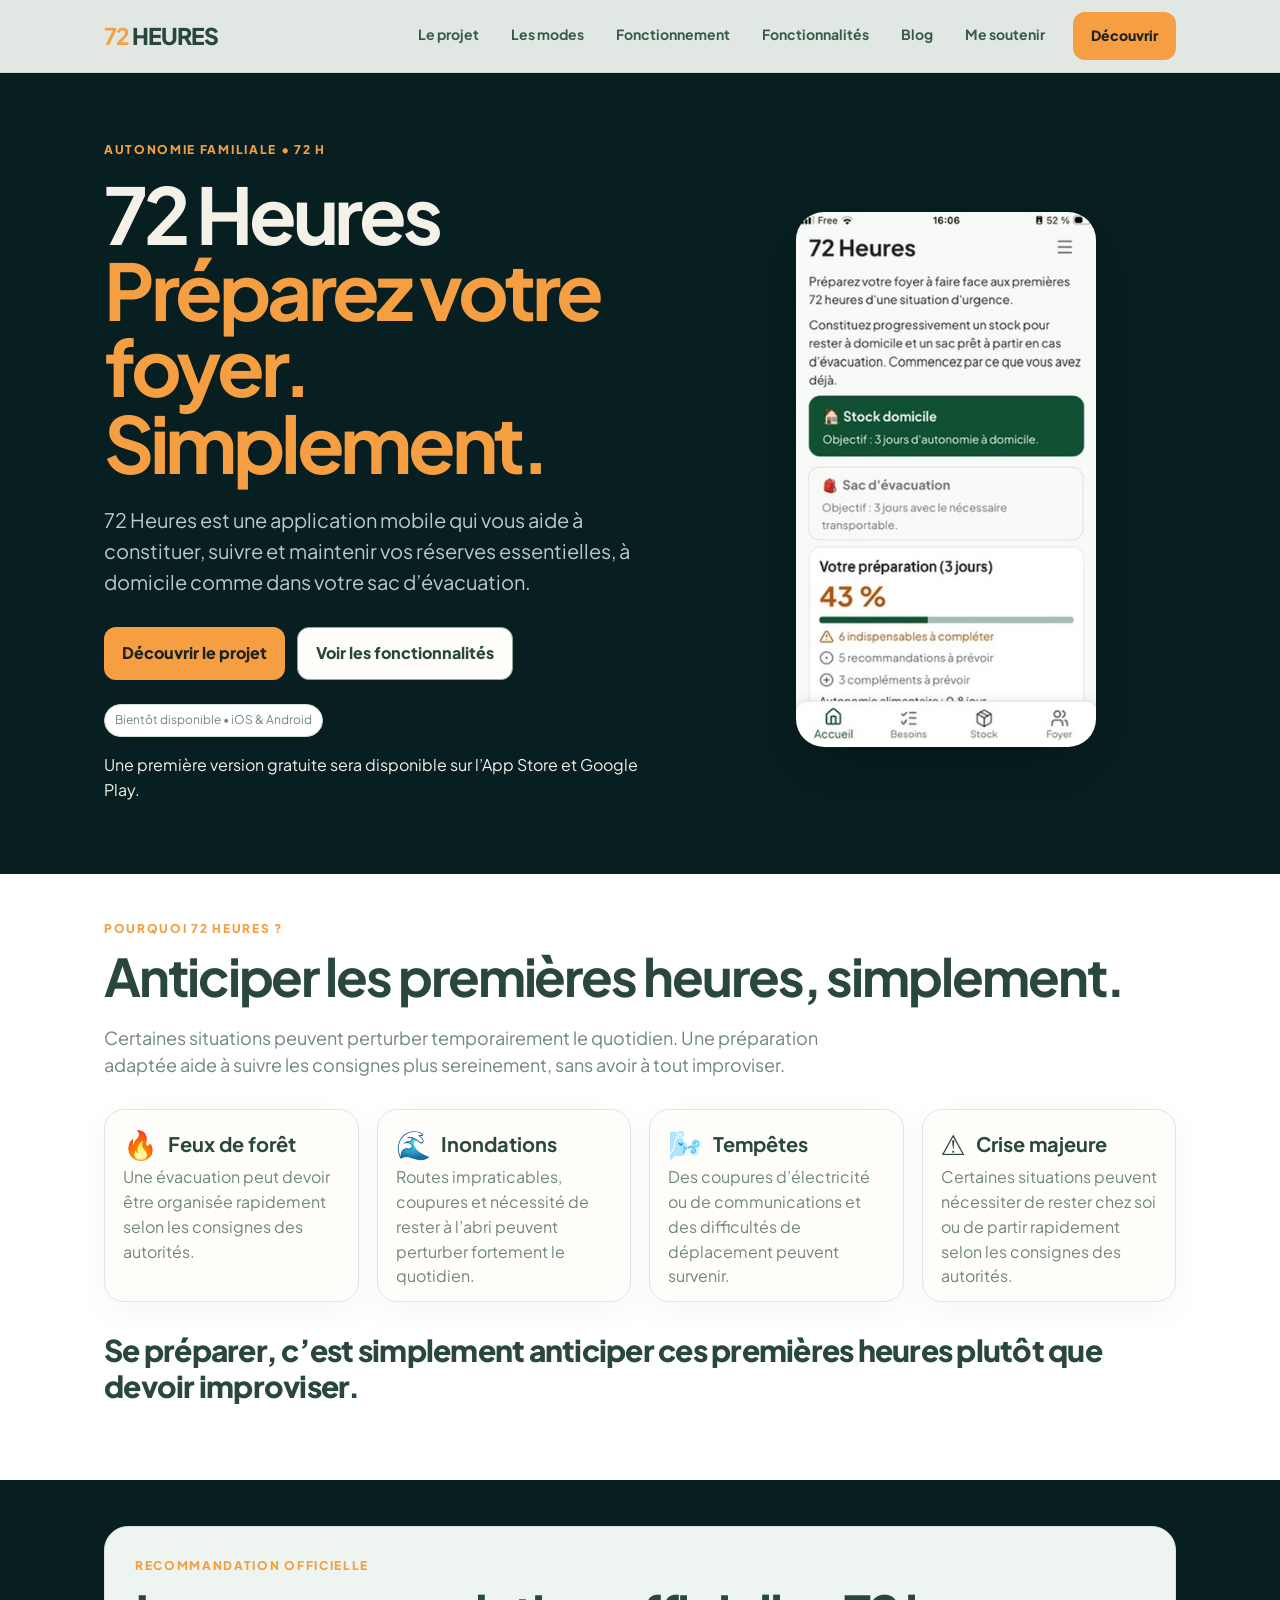
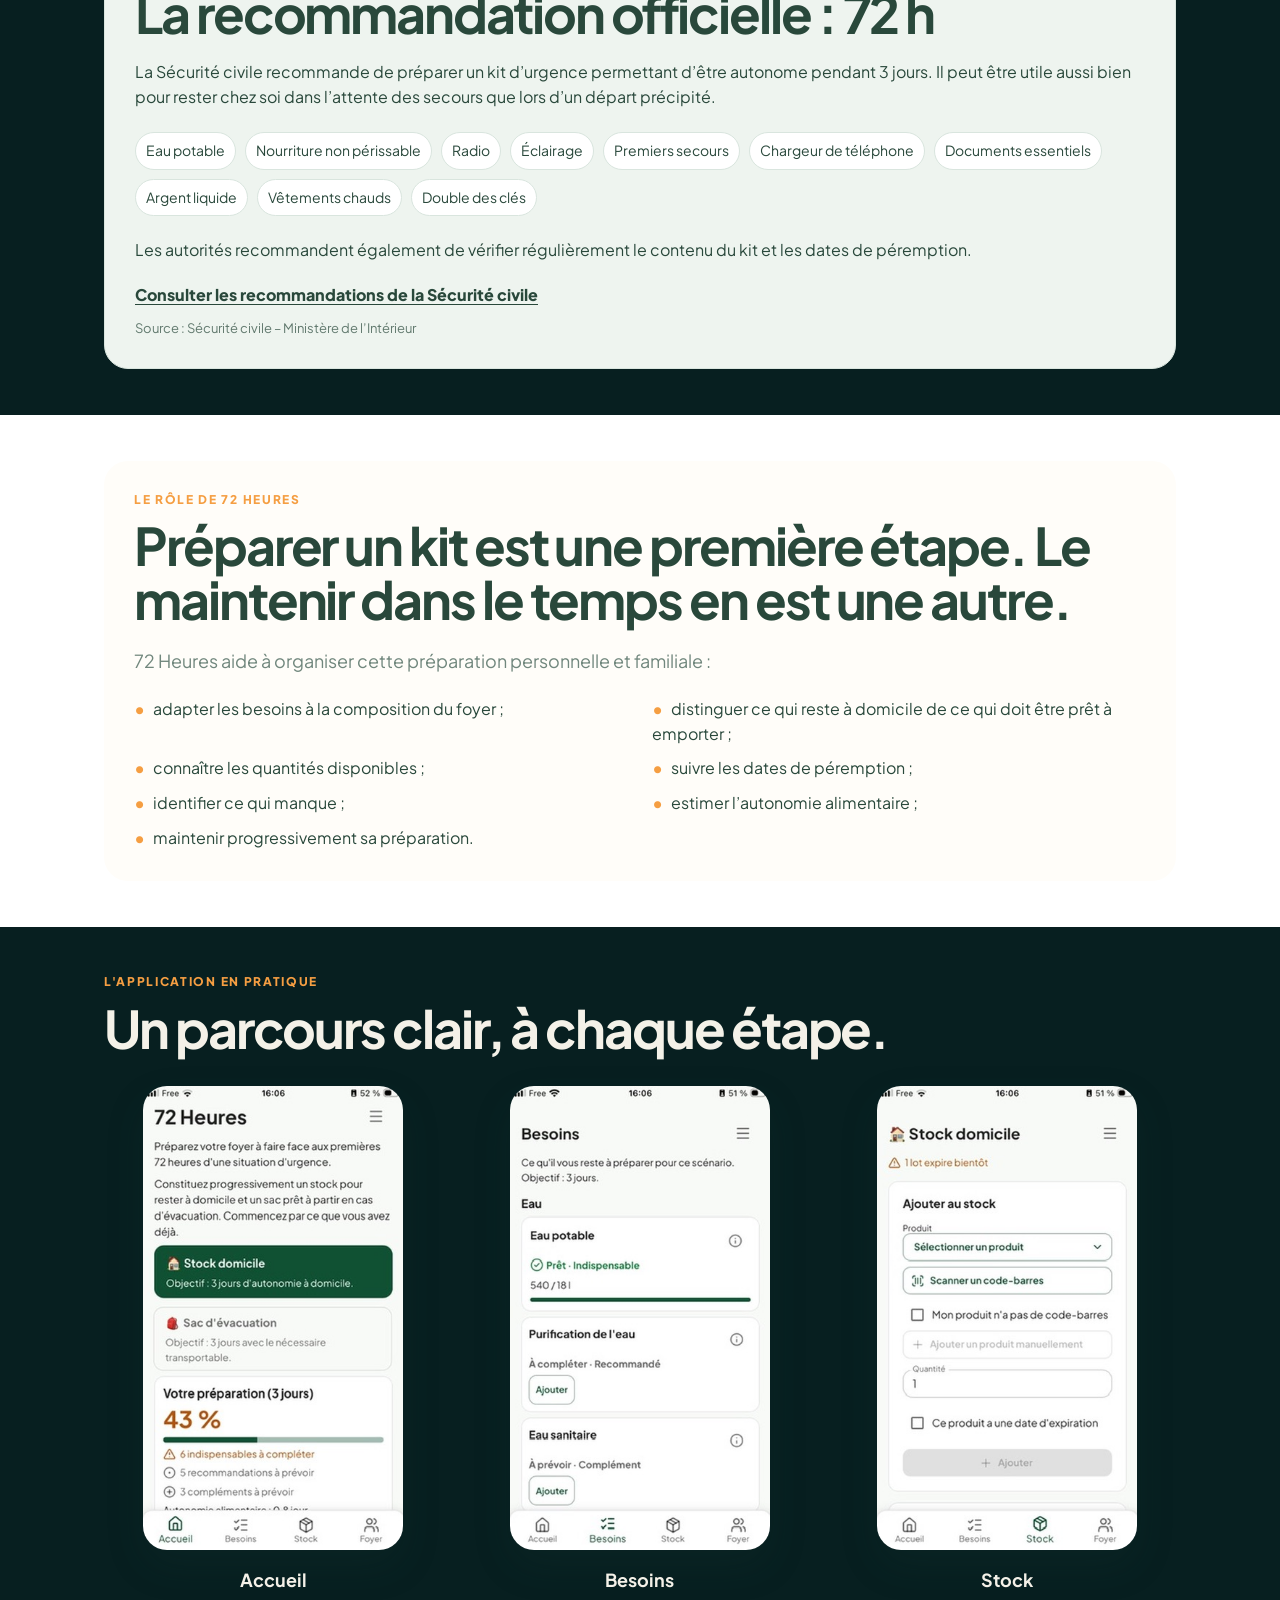
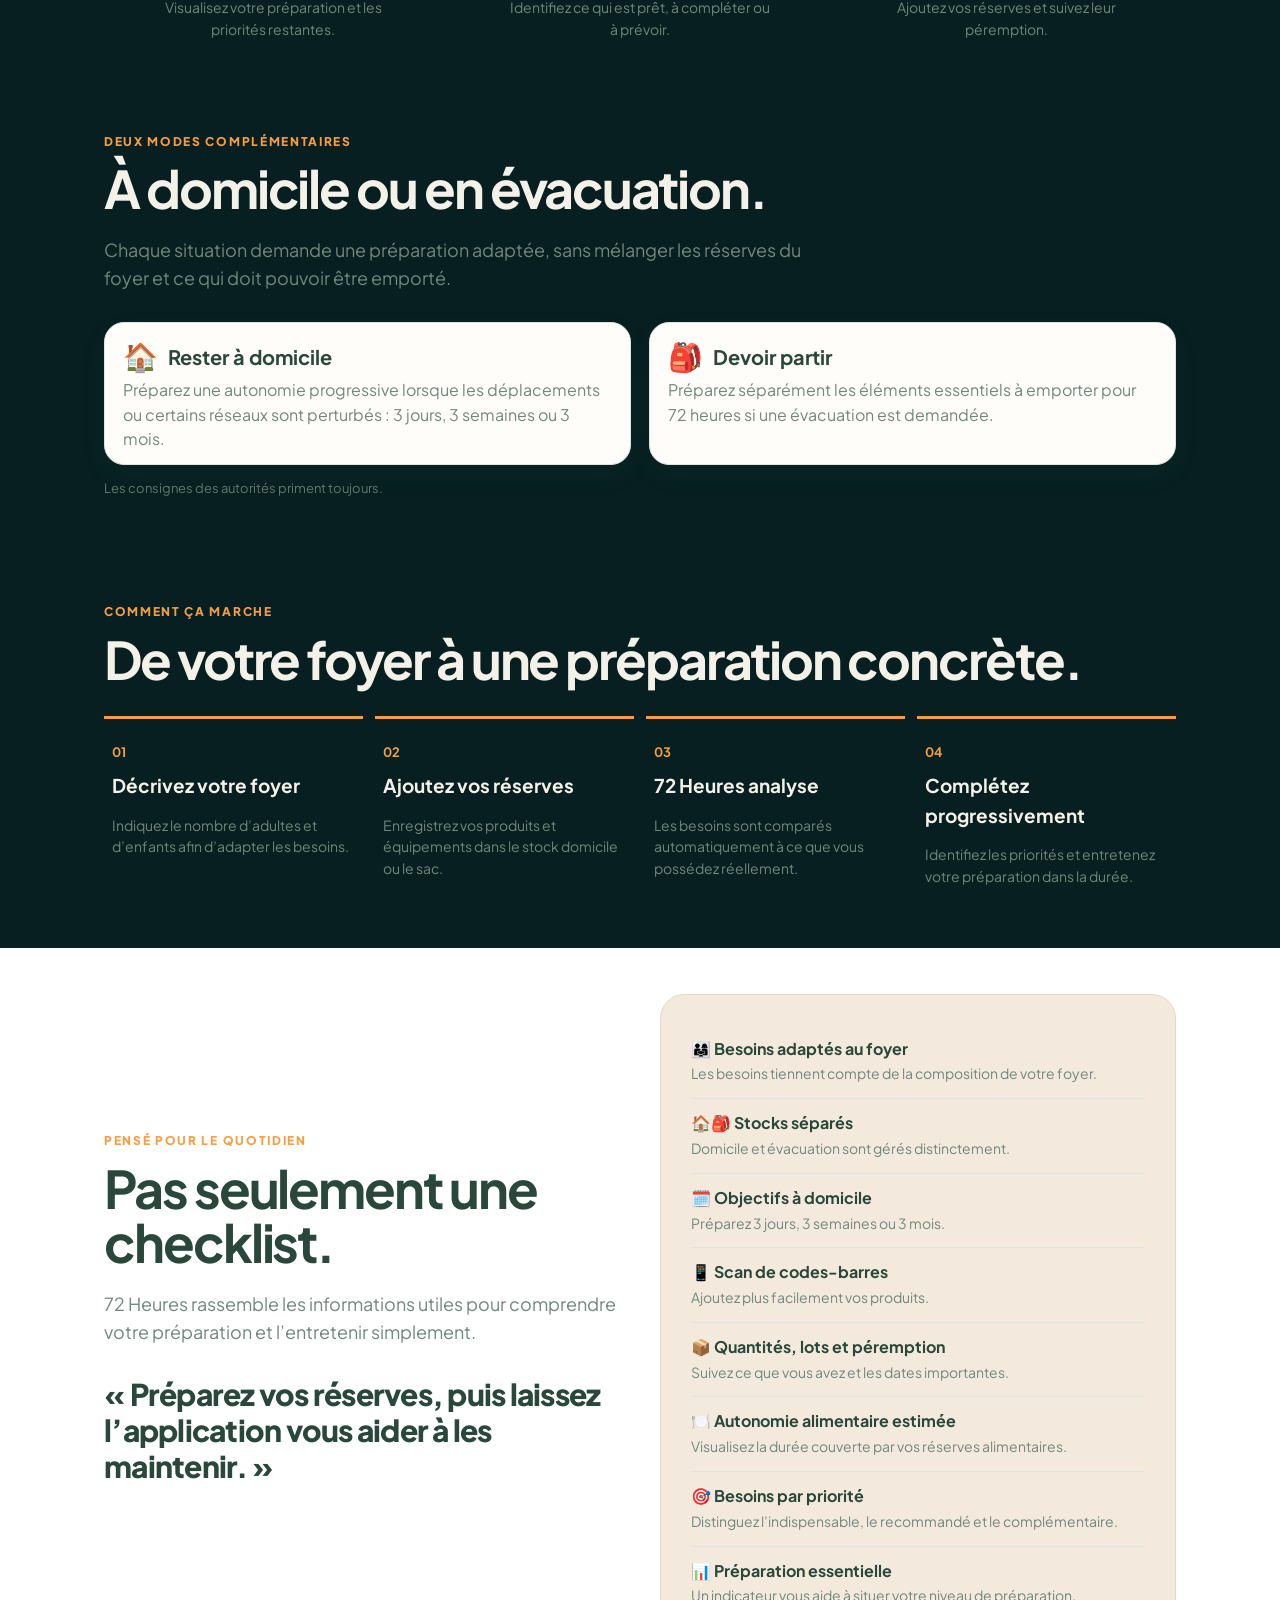
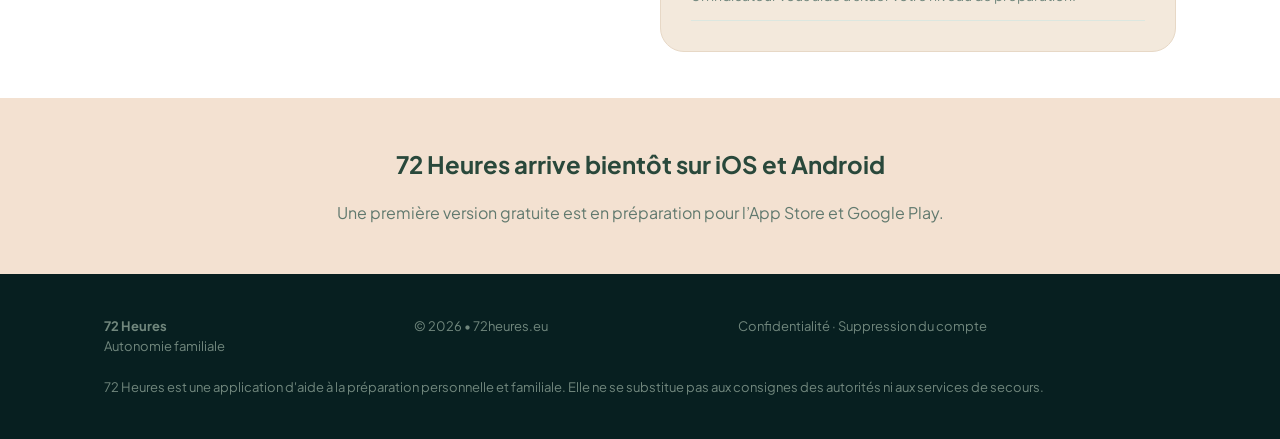
==== index.html @ 7ee78e38 "feat: prepare AdSense privacy and consent management" ====
<!doctype html>
<html lang="fr">

<head>
  <meta name="google-adsense-account" content="ca-pub-5025472355802912">
    <meta charset="utf-8">
    <meta name="viewport" content="width=device-width,initial-scale=1">
    <title>72 Heures — Kit d’urgence 72 h et autonomie familiale</title>
    <meta name="description"
        content="72 Heures aide les foyers à préparer et maintenir leurs réserves essentielles, à domicile comme en évacuation. Bientôt disponible gratuitement sur iOS et Android.">
    <link rel="canonical" href="https://72heures.eu/">
    <meta property="og:type" content="website">
    <meta property="og:title" content="72 Heures — Kit d’urgence 72 h et autonomie familiale">
    <meta property="og:description" content="72 Heures aide les foyers à préparer et maintenir leurs réserves essentielles, à domicile comme en évacuation.">
    <meta property="og:url" content="https://72heures.eu/">
    <meta property="og:image" content="https://72heures.eu/assets/icon-only.png">
    <meta property="og:locale" content="fr_FR">
    <meta name="twitter:card" content="summary_large_image">
    <meta name="twitter:title" content="72 Heures — Kit d’urgence 72 h et autonomie familiale">
    <meta name="twitter:description" content="72 Heures aide les foyers à préparer et maintenir leurs réserves essentielles, à domicile comme en évacuation.">
    <meta name="twitter:image" content="https://72heures.eu/assets/icon-only.png">
    <link rel="icon" type="image/png" href="assets/icon-only.png">
    <link rel="apple-touch-icon" href="assets/icon-only.png">
    <link rel="preconnect" href="https://fonts.googleapis.com">
    <link rel="preconnect" href="https://fonts.gstatic.com" crossorigin>
    <link href="https://fonts.googleapis.com/css2?family=Plus+Jakarta+Sans:wght@400;500;600;700;800&amp;display=swap"
        rel="stylesheet">
    <script type="application/ld+json">
        {
            "@context": "https://schema.org",
            "@type": "SoftwareApplication",
            "name": "72 Heures",
            "url": "https://72heures.eu/",
            "description": "Application mobile d’aide à la préparation personnelle et familiale, à domicile et en cas d’évacuation.",
            "applicationCategory": "UtilitiesApplication",
            "operatingSystem": "iOS, Android"
        }
    </script>
    <style>
        :root {
            --bg: #071f20;
            --card: #103434;
            --ink: #f4f1e8;
            --muted: #b9cbc6;
            --accent: #f59e42;
            --line: #295050;
            --light: #f6f2e9;
            --dark: #102525
        }

        * {
            box-sizing: border-box
        }

        html {
            scroll-behavior: smooth
        }

        body {
            margin: 0;
            font-family: "Plus Jakarta Sans", ui-sans-serif, system-ui, -apple-system, BlinkMacSystemFont, "Segoe UI", sans-serif;
            color: var(--ink);
            background: var(--bg);
            line-height: 1.55
        }

        a {
            color: inherit;
            text-decoration: none
        }

        .wrap {
            max-width: 1120px;
            margin: auto;
            padding: 0 24px
        }

        .nav {
            position: sticky;
            top: 0;
            z-index: 5;
            background: #EEF4EFf2;
            backdrop-filter: blur(12px);
            border-bottom: 1px solid #CADBD0
        }

        .navin {
            position: relative;
            height: 72px;
            display: flex;
            align-items: center;
            justify-content: space-between
        }

        .brand {
            font-weight: 900;
            letter-spacing: -1px;
            font-size: 23px;
            color: #29483B
        }

        .brand b {
            color: var(--accent)
        }

        .navlinks {
            display: flex;
            gap: 24px;
            align-items: center;
            font-size: 14px;
            color: #365B4B;
            font-weight: 700
        }

        .navlinks>a:not(.btn) {
            padding: 9px 4px;
            border-bottom: 2px solid transparent
        }

        .navlinks>a:not(.btn):hover {
            color: #29483B;
            border-bottom-color: #E9A56A
        }

        .menu-toggle {
            display: none;
            width: 44px;
            height: 44px;
            padding: 0;
            border: 1px solid #8FA99B;
            border-radius: 10px;
            background: #FFFDF9;
            color: #29483B;
            cursor: pointer;
        }

        .menu-toggle span {
            display: block;
            width: 20px;
            height: 2px;
            margin: 4px auto;
            border-radius: 2px;
            background: currentColor;
        }

        .menu-toggle:focus-visible,
        .navlinks a:focus-visible {
            outline: 3px solid var(--accent);
            outline-offset: 3px;
        }

        .btn {
            display: inline-flex;
            align-items: center;
            justify-content: center;
            padding: 13px 18px;
            border-radius: 12px;
            font-weight: 800;
            background: var(--accent);
            color: #1c2422
        }

        .btn.secondary {
            background: #FFFDF9;
            color: #29483B;
            border: 1.5px solid #8FA99B
        }

        .hero {
            padding: 68px 0 56px;
            overflow: hidden
        }

        .hero-grid {
            display: grid;
            grid-template-columns: 1.08fr .92fr;
            gap: 70px;
            align-items: center
        }

        .eyebrow {
            color: var(--accent);
            font-weight: 800;
            text-transform: uppercase;
            letter-spacing: .14em;
            font-size: 12px
        }

        h1 {
            font-size: clamp(46px, 7vw, 78px);
            line-height: .98;
            letter-spacing: -.055em;
            margin: 15px 0 24px
        }

        h1 span {
            color: var(--accent)
        }

        .lead {
            font-size: 20px;
            color: var(--muted);
            max-width: 660px
        }

        .actions {
            display: flex;
            gap: 12px;
            flex-wrap: wrap;
            margin-top: 30px
        }

        .app-visual {
            margin: 0;
            text-align: center
        }

        .hero-shot {
            display: block;
            width: min(300px, 100%);
            height: auto;
            margin: auto;
            border-radius: 28px;
            box-shadow: 0 24px 58px rgba(0, 0, 0, .22)
        }

        .section {
            padding: 46px 0
        }

        .light {
            background: #FFFFFF;
            color: #29483B
        }

        .section h2 {
            font-size: clamp(34px, 5vw, 52px);
            line-height: 1.05;
            letter-spacing: -.04em;
            margin: 10px 0 20px
        }

        .sub {
            max-width: 720px;
            font-size: 18px;
            color: #71877D
        }

        .grid4,
        .grid3,
        .grid2 {
            display: grid;
            gap: 18px;
            margin-top: 30px
        }

        .grid4 {
            grid-template-columns: repeat(4, 1fr)
        }

        .grid3 {
            grid-template-columns: repeat(3, 1fr)
        }

        .grid2 {
            grid-template-columns: repeat(2, 1fr)
        }

        .card {
            padding: 26px;
            border-radius: 20px;
            background: #FFFDF9;
            border: 1px solid #DCE7E0;
            box-shadow: 0 10px 28px rgba(82, 123, 104, .06)
        }

        #pourquoi .card,
        #modes .card {
            padding: 10px 18px 12px
        }

        #pourquoi .card h3,
        #modes .card h3 {
            margin: 8px 0 6px
        }

        .card .icon {
            font-size: 28px
        }

        .card h3 {
            margin: 15px 0 8px;
            font-size: 20px;
            color: #29483B
        }

        .mode-title {
            display: flex;
            align-items: center;
            gap: 10px;
            color: #29483B
        }

        .mode-title .icon,
        .situation-title .icon {
            line-height: 1
        }

        .situation-title {
            display: flex;
            align-items: center;
            gap: 10px;
            color: #29483B
        }

        .card p {
            color: #71877D;
            margin: 0
        }

        .app-gallery {
            display: grid;
            grid-template-columns: repeat(3, 1fr);
            gap: 28px;
            align-items: start;
            margin-top: 30px
        }

        .app-gallery figure {
            margin: 0;
            text-align: center
        }

        .app-gallery img {
            display: block;
            width: min(100%, 260px);
            height: auto;
            margin: 0 auto;
            border-radius: 24px;
            box-shadow: 0 16px 38px rgba(25, 65, 54, .16)
        }

        .app-gallery figcaption {
            margin: 16px auto 0;
            max-width: 260px
        }

        .app-gallery strong {
            display: block;
            font-size: 18px
        }

        .app-gallery span {
            display: block;
            margin-top: 4px;
            color: #71877D;
            font-size: 14px
        }

        .flow {
            display: grid;
            grid-template-columns: repeat(4, 1fr);
            gap: 12px;
            margin-top: 30px
        }

        .step {
            border-top: 3px solid var(--accent);
            padding: 20px 8px 0
        }

        .step b {
            font-size: 13px;
            color: var(--accent)
        }

        .step h3 {
            font-size: 19px;
            margin: 7px 0
        }

        .step p {
            font-size: 14px;
            color: #71877D
        }

        .split {
            display: grid;
            grid-template-columns: 1fr 1fr;
            gap: 40px;
            align-items: center
        }

        .bigquote {
            font-size: 30px;
            line-height: 1.2;
            font-weight: 800;
            letter-spacing: -.025em
        }

        .feature {
            padding: 12px 0;
            border-bottom: 1px solid #DCE7E0
        }

        .feature strong {
            display: block
        }

        .feature span {
            color: #71877D;
            font-size: 14px
        }

        .cta {
            text-align: center;
            padding: 48px 0;
            background: #F3E1D1;
            color: #29483B
        }

        .cta h2 {
            max-width: 760px;
            margin: 0 auto 18px
        }

        .cta p {
            max-width: 680px;
            margin: 0 auto;
            color: #61796E
        }

        footer {
            padding: 42px 0;
            color: #71877D;
            font-size: 13px
        }

        .foot {
            display: flex;
            justify-content: space-between;
            gap: 20px;
            flex-wrap: wrap
        }

        .badge {
            display: inline-block;
            padding: 6px 10px;
            border: 1px solid #CFDFD5;
            border-radius: 999px;
            color: #71877D;
            background: #ffffff;
            font-size: 12px
        }

        .official {
            padding: 30px;
            border: 1px solid #D9E5DE;
            border-radius: 24px;
            background: #EEF4EF;
            color: #29483B
        }

        .official p {
            margin: 0
        }

        .kit-list,
        .app-list,
        .source-list {
            padding: 0;
            margin: 22px 0;
            list-style: none
        }

        .kit-list {
            display: flex;
            flex-wrap: wrap;
            gap: 9px
        }

        .kit-list li {
            padding: 7px 10px;
            border-radius: 999px;
            background: #FFFFFF;
            border: 1px solid #D9E5DE;
            font-size: 14px
        }

        .official-link {
            display: inline-flex;
            font-weight: 800;
            color: #29483B;
            text-decoration: underline;
            text-underline-offset: 3px
        }

        .source-note,
        .authority-note {
            color: #61796E;
            font-size: 13px
        }

        .app-link {
            padding: 30px;
            border-radius: 24px;
            background: #FFFDF9;
            color: #29483B
        }

        .app-link h2 {
            margin-top: 8px
        }

        .app-list {
            display: grid;
            grid-template-columns: repeat(2, 1fr);
            gap: 10px 24px;
            margin-bottom: 0
        }

        .app-list li::before {
            content: "•";
            color: var(--accent);
            font-weight: 800;
            margin-right: 8px
        }

        .sources {
            padding-top: 36px;
            padding-bottom: 36px
        }

        .sources h2 {
            font-size: 22px;
            margin-bottom: 8px
        }

        .source-list {
            display: flex;
            flex-wrap: wrap;
            gap: 8px 20px;
            margin: 12px 0 0
        }

        .source-list a {
            color: #71877D;
            text-decoration: underline;
            text-underline-offset: 3px
        }

        @media(max-width:820px) {
            .menu-toggle {
                display: block;
            }

            .navlinks {
                display: none;
                position: absolute;
                top: 72px;
                right: 0;
                left: 0;
                flex-direction: column;
                align-items: stretch;
                gap: 0;
                padding: 10px;
                border: 1px solid #CADBD0;
                border-top: 0;
                border-radius: 0 0 12px 12px;
                background: #EEF4EF;
                box-shadow: 0 12px 24px #10252526;
            }

            .navlinks.is-open {
                display: flex;
            }

            .navlinks>a:not(.btn) {
                padding: 12px 10px;
                border-bottom: 0;
            }

            .navlinks .btn {
                margin-top: 6px;
            }

            .hero-grid,
            .split {
                grid-template-columns: 1fr
            }

            .hero {
                padding-top: 55px
            }

            .app-visual {
                margin-top: 20px
            }

            .grid3,
            .grid2,
            .grid4,
            .app-gallery {
                grid-template-columns: 1fr
            }

            .flow {
                grid-template-columns: 1fr 1fr
            }

            .split {
                gap: 28px
            }

            .app-list {
                grid-template-columns: 1fr
            }
        }

        @media(max-width:480px) {
            .wrap {
                padding: 0 18px
            }

            .flow {
                grid-template-columns: 1fr
            }

            .hero-shot {
                width: min(280px, 100%)
            }

            .official,
            .app-link {
                padding: 24px
            }
        }
    </style>
</head>

<body>
    <nav class="nav" aria-label="Navigation principale">
        <div class="wrap navin"><a class="brand" href="#"><b>72</b> HEURES</a>
            <button class="menu-toggle" type="button" aria-label="Ouvrir le menu de navigation" aria-expanded="false"
                aria-controls="main-navigation"><span></span><span></span><span></span></button>
            <div class="navlinks" id="main-navigation"><a href="#projet">Le projet</a><a href="#modes">Les modes</a><a
                    href="#fonctionnement">Fonctionnement</a><a href="#fonctionnalites">Fonctionnalités</a><a href="/blog/">Blog</a><a href="/soutenir/">Me soutenir</a><a
                    class="btn" href="#projet">Découvrir</a></div>
        </div>
    </nav>
    <main>
    <header class="hero">
        <div class="wrap hero-grid">
            <div>
                <div class="eyebrow">Autonomie familiale • 72 h</div>
                <h1>72 Heures<br><span>Préparez votre foyer. Simplement.</span></h1>
                <p class="lead">72 Heures est une application mobile qui vous aide à constituer, suivre et maintenir vos
                    réserves essentielles, à domicile comme dans votre sac d’évacuation.</p>
                <div class="actions"><a class="btn" href="#projet">Découvrir le projet</a><a class="btn secondary"
                        href="#fonctionnalites">Voir les fonctionnalités</a></div>
                <p style="margin-top:24px"><span class="badge">Bientôt disponible • iOS &amp; Android</span></p>
                <p class="status">Une première version gratuite sera disponible sur l’App Store et Google Play.</p>
            </div>
            <figure class="app-visual"><img class="hero-shot" src="assets/Accueil.jpeg"
                    alt="Écran d'accueil de l'application 72 Heures montrant le niveau de préparation du foyer">
            </figure>
        </div>
    </header>
    <section id="pourquoi" class="section light">
        <div class="wrap">
            <div class="eyebrow">Pourquoi 72 heures ?</div>
            <h2>Anticiper les premières heures, simplement.</h2>
            <p class="sub">Certaines situations peuvent perturber temporairement le quotidien. Une préparation
                adaptée aide à suivre les consignes plus sereinement, sans avoir à tout improviser.</p>
            <div class="grid4">
                <article class="card"><h3 class="situation-title"><span class="icon" aria-hidden="true">🔥</span>Feux de forêt</h3><p>Une évacuation peut devoir être organisée rapidement selon les consignes des autorités.</p></article>
                <article class="card"><h3 class="situation-title"><span class="icon" aria-hidden="true">🌊</span>Inondations</h3><p>Routes impraticables, coupures et nécessité de rester à l’abri peuvent perturber fortement le quotidien.</p></article>
                <article class="card"><h3 class="situation-title"><span class="icon" aria-hidden="true">🌬️</span>Tempêtes</h3><p>Des coupures d’électricité ou de communications et des difficultés de déplacement peuvent survenir.</p></article>
                <article class="card"><h3 class="situation-title"><span class="icon" aria-hidden="true">⚠️</span>Crise majeure</h3><p>Certaines situations peuvent nécessiter de rester chez soi ou de partir rapidement selon les consignes des autorités.</p></article>
            </div>
            <p class="bigquote">Se préparer, c’est simplement anticiper ces premières heures plutôt que devoir improviser.</p>
        </div>
    </section>
    <section class="section">
        <div class="wrap">
            <div class="official">
                <div class="eyebrow">Recommandation officielle</div>
                <h2>La recommandation officielle : 72 h</h2>
                <p>La Sécurité civile recommande de préparer un kit d’urgence permettant d’être autonome pendant 3 jours. Il peut être utile aussi bien pour rester chez soi dans l’attente des secours que lors d’un départ précipité.</p>
                <ul class="kit-list" aria-label="Exemples pour un kit d'urgence"><li>Eau potable</li><li>Nourriture non périssable</li><li>Radio</li><li>Éclairage</li><li>Premiers secours</li><li>Chargeur de téléphone</li><li>Documents essentiels</li><li>Argent liquide</li><li>Vêtements chauds</li><li>Double des clés</li></ul>
                <p>Les autorités recommandent également de vérifier régulièrement le contenu du kit et les dates de péremption.</p>
                <p style="margin-top:20px"><a class="official-link" href="https://www.securite-civile.interieur.gouv.fr/reagir/comment-se-preparer-face-aux-risques/kit-durgence" target="_blank" rel="noopener noreferrer">Consulter les recommandations de la Sécurité civile</a></p>
                <p class="source-note" style="margin-top:10px">Source : Sécurité civile – Ministère de l’Intérieur</p>
            </div>
        </div>
    </section>
    <section id="projet" class="section light">
        <div class="wrap">
            <div class="app-link">
                <div class="eyebrow">Le rôle de 72 Heures</div>
                <h2>Préparer un kit est une première étape. Le maintenir dans le temps en est une autre.</h2>
                <p class="sub">72 Heures aide à organiser cette préparation personnelle et familiale :</p>
                <ul class="app-list"><li>adapter les besoins à la composition du foyer ;</li><li>distinguer ce qui reste à domicile de ce qui doit être prêt à emporter ;</li><li>connaître les quantités disponibles ;</li><li>suivre les dates de péremption ;</li><li>identifier ce qui manque ;</li><li>estimer l’autonomie alimentaire ;</li><li>maintenir progressivement sa préparation.</li></ul>
            </div>
        </div>
    </section>
    <section class="section">
        <div class="wrap">
            <div class="eyebrow">L'application en pratique</div>
            <h2>Un parcours clair, à chaque étape.</h2>
            <div class="app-gallery">
                <figure><img src="assets/Accueil.jpeg"
                        alt="Écran Accueil de 72 Heures visualisant le niveau de préparation" loading="lazy">
                    <figcaption><strong>Accueil</strong><span>Visualisez votre préparation et les priorités restantes.</span>
                    </figcaption>
                </figure>
                <figure><img src="assets/Besoins.jpeg"
                        alt="Écran Besoins de 72 Heures indiquant les éléments prêts, à compléter ou à prévoir"
                        loading="lazy">
                    <figcaption><strong>Besoins</strong><span>Identifiez ce qui est prêt, à compléter ou à
                            prévoir.</span></figcaption>
                </figure>
                <figure><img src="assets/Stock.jpeg"
                        alt="Écran Stock de 72 Heures pour ajouter et maintenir les réserves" loading="lazy">
                    <figcaption><strong>Stock</strong><span>Ajoutez vos réserves et suivez leur péremption.</span></figcaption>
                </figure>
            </div>
        </div>
    </section>
    <section id="modes" class="section">
        <div class="wrap">
            <div class="eyebrow">Deux modes complémentaires</div>
            <h2>À domicile ou en évacuation.</h2>
            <p class="sub">Chaque situation demande une préparation adaptée, sans mélanger les réserves du foyer et ce
                qui doit pouvoir être emporté.</p>
            <div class="grid2">
                <article class="card">
                    <h3 class="mode-title"><span class="icon" aria-hidden="true">🏠</span>Rester à domicile</h3>
                    <p>Préparez une autonomie progressive lorsque les déplacements ou certains réseaux sont perturbés : 3 jours, 3 semaines ou 3 mois.</p>
                </article>
                <article class="card">
                    <h3 class="mode-title"><span class="icon" aria-hidden="true">🎒</span>Devoir partir</h3>
                    <p>Préparez séparément les éléments essentiels à emporter pour 72 heures si une évacuation est demandée.</p>
                </article>
            </div>
            <p class="authority-note">Les consignes des autorités priment toujours.</p>
        </div>
    </section>
    <section id="fonctionnement" class="section">
        <div class="wrap">
            <div class="eyebrow">Comment ça marche</div>
            <h2>De votre foyer à une préparation concrète.</h2>
            <div class="flow">
                <div class="step"><b>01</b>
                    <h3>Décrivez votre foyer</h3>
                    <p>Indiquez le nombre d’adultes et d’enfants afin d’adapter les besoins.</p>
                </div>
                <div class="step"><b>02</b>
                    <h3>Ajoutez vos réserves</h3>
                    <p>Enregistrez vos produits et équipements dans le stock domicile ou le sac.</p>
                </div>
                <div class="step"><b>03</b>
                    <h3>72 Heures analyse</h3>
                    <p>Les besoins sont comparés automatiquement à ce que vous possédez réellement.</p>
                </div>
                <div class="step"><b>04</b>
                    <h3>Complétez progressivement</h3>
                    <p>Identifiez les priorités et entretenez votre préparation dans la durée.</p>
                </div>
            </div>
        </div>
    </section>
    <section id="fonctionnalites" class="section light">
        <div class="wrap split">
            <div>
                <div class="eyebrow">Pensé pour le quotidien</div>
                <h2>Pas seulement une checklist.</h2>
                <p class="sub">72 Heures rassemble les informations utiles pour comprendre votre préparation et
                    l’entretenir simplement.</p>
                <p class="bigquote">« Préparez vos réserves, puis laissez l’application vous aider à les maintenir. »
                </p>
            </div>
            <div style="background:#F3E9DC;padding:30px;border-radius:24px;color:#29483B;border:1px solid #E7D8C6">
                <div class="feature"><strong>👨‍👩‍👧 Besoins adaptés au foyer</strong><span>Les besoins tiennent compte
                        de la composition de votre foyer.</span></div>
                <div class="feature"><strong>🏠🎒 Stocks séparés</strong><span>Domicile et évacuation sont gérés
                        distinctement.</span></div>
                <div class="feature"><strong>🗓️ Objectifs à domicile</strong><span>Préparez 3 jours, 3 semaines ou 3
                        mois.</span></div>
                <div class="feature"><strong>📱 Scan de codes-barres</strong><span>Ajoutez plus facilement vos
                        produits.</span></div>
                <div class="feature"><strong>📦 Quantités, lots et péremption</strong><span>Suivez ce que vous avez et
                        les dates importantes.</span></div>
                <div class="feature"><strong>🍽️ Autonomie alimentaire estimée</strong><span>Visualisez la durée
                        couverte par vos réserves alimentaires.</span></div>
                <div class="feature"><strong>🎯 Besoins par priorité</strong><span>Distinguez l’indispensable, le
                        recommandé et le complémentaire.</span></div>
                <div class="feature"><strong>📊 Préparation essentielle</strong><span>Un indicateur vous aide à situer
                        votre niveau de préparation.</span></div>
            </div>
        </div>
    </section>
    <section id="suivre" class="cta">
        <div class="wrap">
            <h2>72 Heures arrive bientôt sur iOS et Android</h2>
            <p>Une première version gratuite est en préparation pour l’App Store et Google Play.</p>
        </div>
    </section>
    </main>
    <footer>
        <div class="wrap foot">
            <div><strong>72 Heures</strong><br>Autonomie familiale</div>
            <div>© 2026 • 72heures.eu</div>
            <div><a href="/confidentialite/">Confidentialité</a> · <a href="/suppression-compte/">Suppression du compte</a></div>
            <div><a id="privacy-settings-link" href="#privacy-settings" hidden>Gérer mes choix de confidentialité</a></div>
            <div>72 Heures est une application d'aide à la préparation personnelle et familiale. Elle ne se substitue
                pas aux consignes des autorités ni aux services de secours.</div>
        </div>
    </footer>
    <script>
        (() => {
            window.googlefc = window.googlefc || {};
            window.googlefc.callbackQueue = window.googlefc.callbackQueue || [];
            window.googlefc.callbackQueue.push({
                CONSENT_API_READY: () => {
                    const link = document.getElementById('privacy-settings-link');
                    if (!link || typeof window.googlefc.showRevocationMessage !== 'function') return;
                    link.hidden = false;
                    link.addEventListener('click', (event) => {
                        event.preventDefault();
                        window.googlefc.showRevocationMessage();
                    });
                    if (window.location.hash === '#privacy-settings') {
                        window.googlefc.showRevocationMessage();
                    }
                }
            });
        })();
    </script>
    <script>
        const menuToggle = document.querySelector('.menu-toggle');
        const mainNavigation = document.querySelector('#main-navigation');

        function setMenuOpen(isOpen) {
            mainNavigation.classList.toggle('is-open', isOpen);
            menuToggle.setAttribute('aria-expanded', String(isOpen));
            menuToggle.setAttribute('aria-label', isOpen ? 'Fermer le menu de navigation' : 'Ouvrir le menu de navigation');
        }

        menuToggle.addEventListener('click', () => {
            setMenuOpen(menuToggle.getAttribute('aria-expanded') !== 'true');
        });

        mainNavigation.querySelectorAll('a').forEach((link) => {
            link.addEventListener('click', () => setMenuOpen(false));
        });

        document.addEventListener('keydown', (event) => {
            if (event.key === 'Escape' && menuToggle.getAttribute('aria-expanded') === 'true') {
                setMenuOpen(false);
                menuToggle.focus();
            }
        });

        window.matchMedia('(min-width: 821px)').addEventListener('change', (event) => {
            if (event.matches) setMenuOpen(false);
        });
    </script>
</body>

</html>
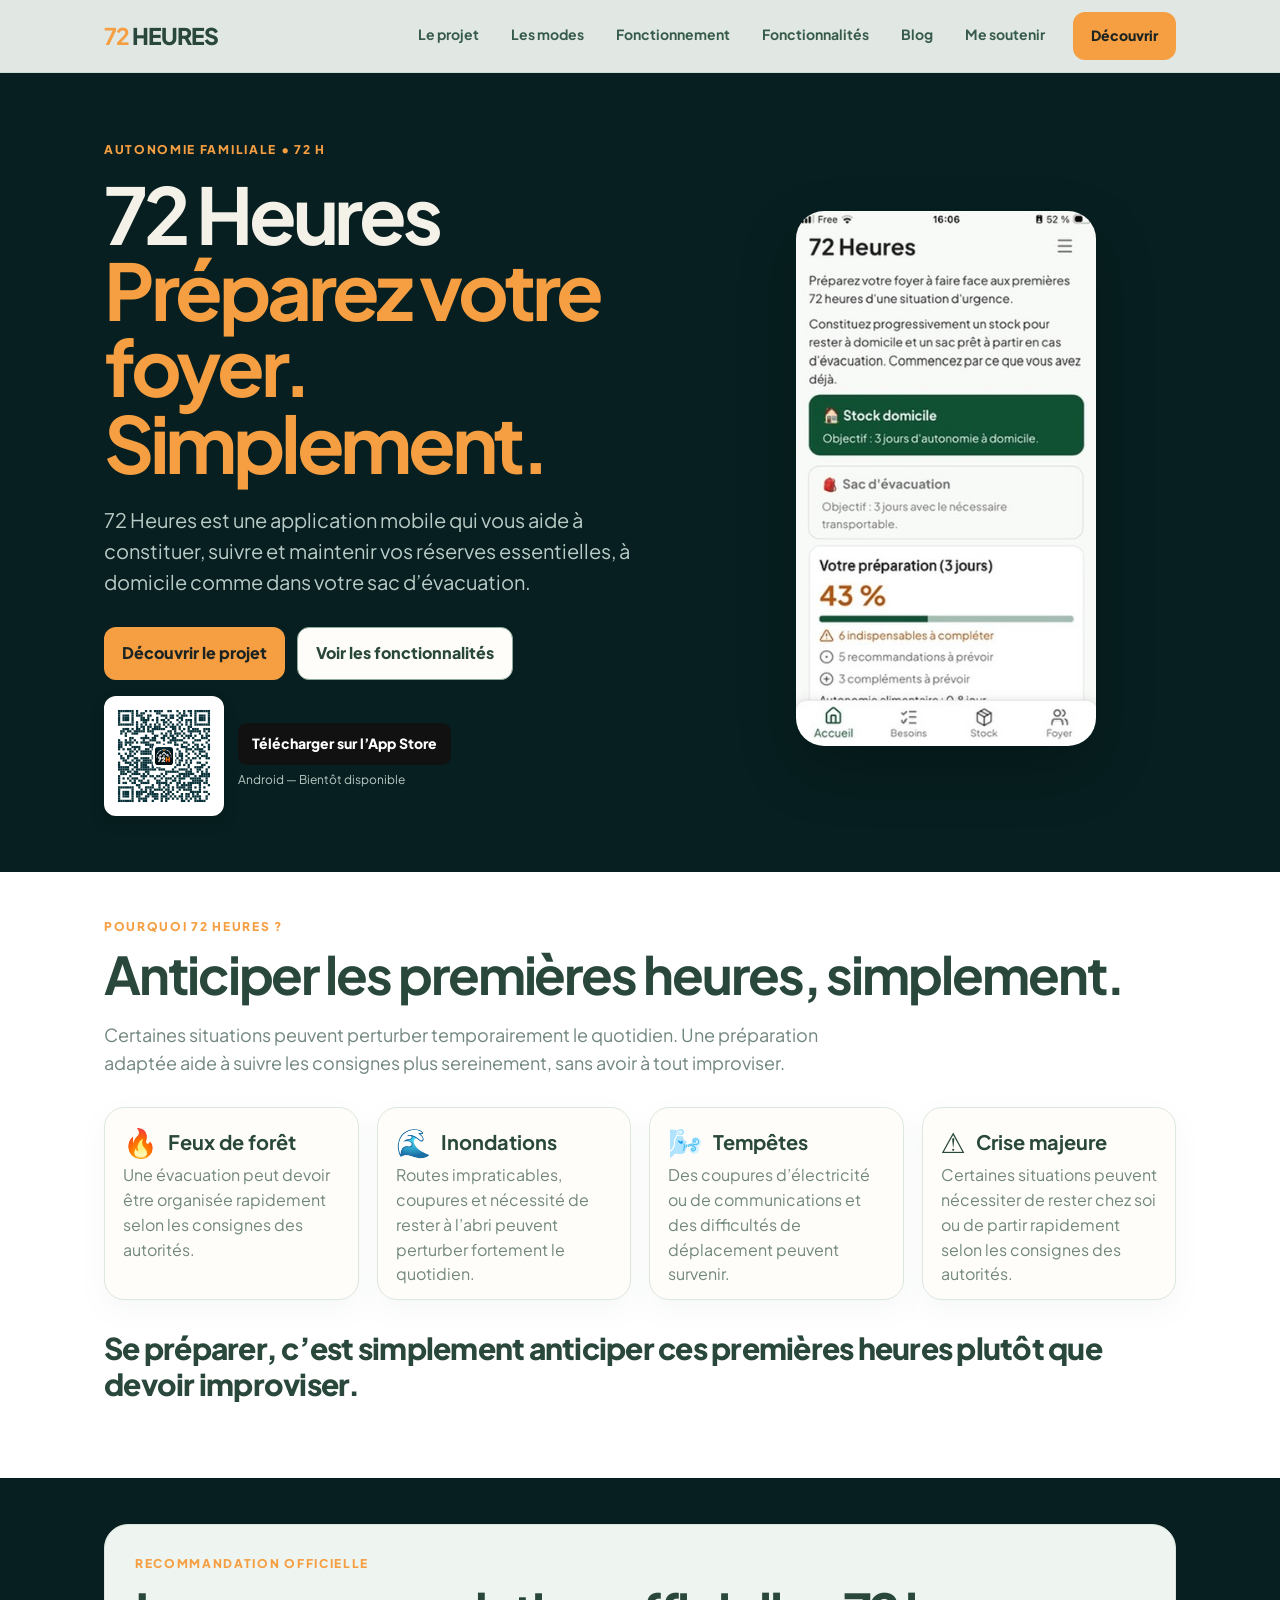
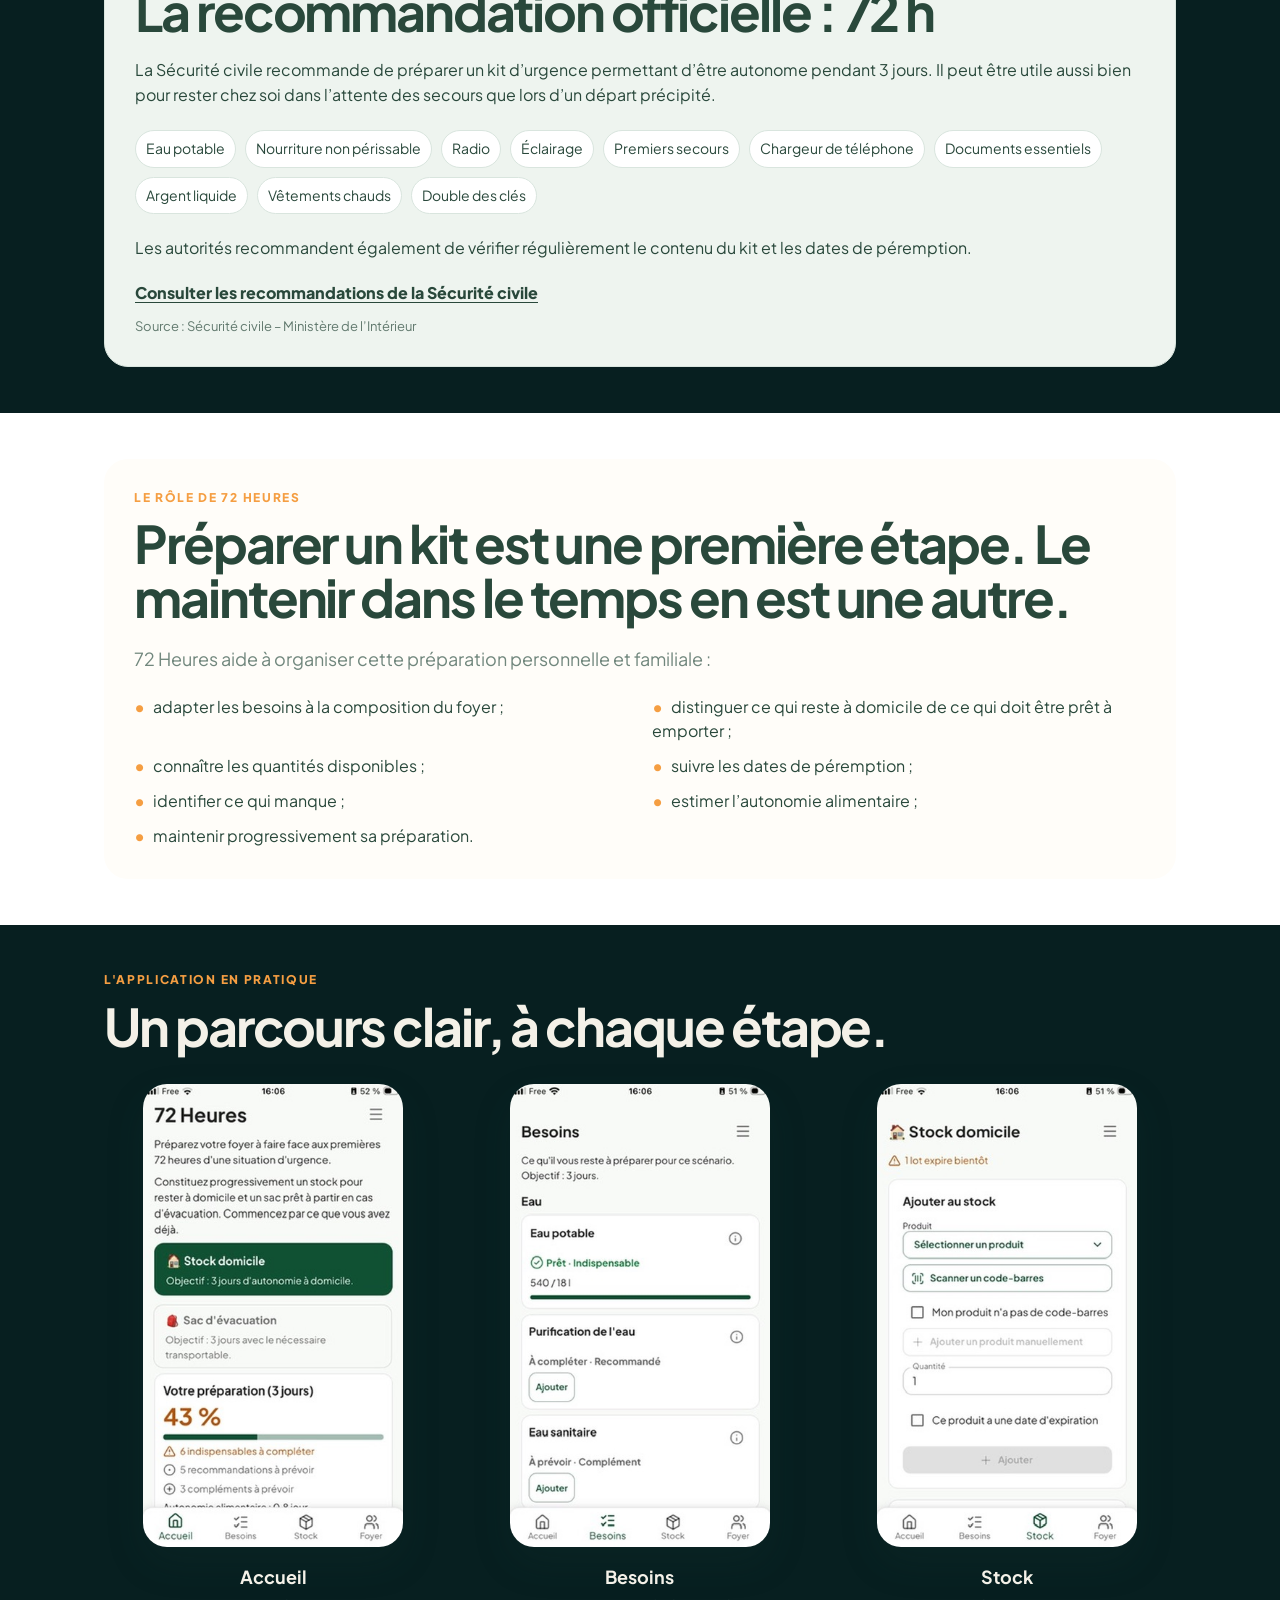
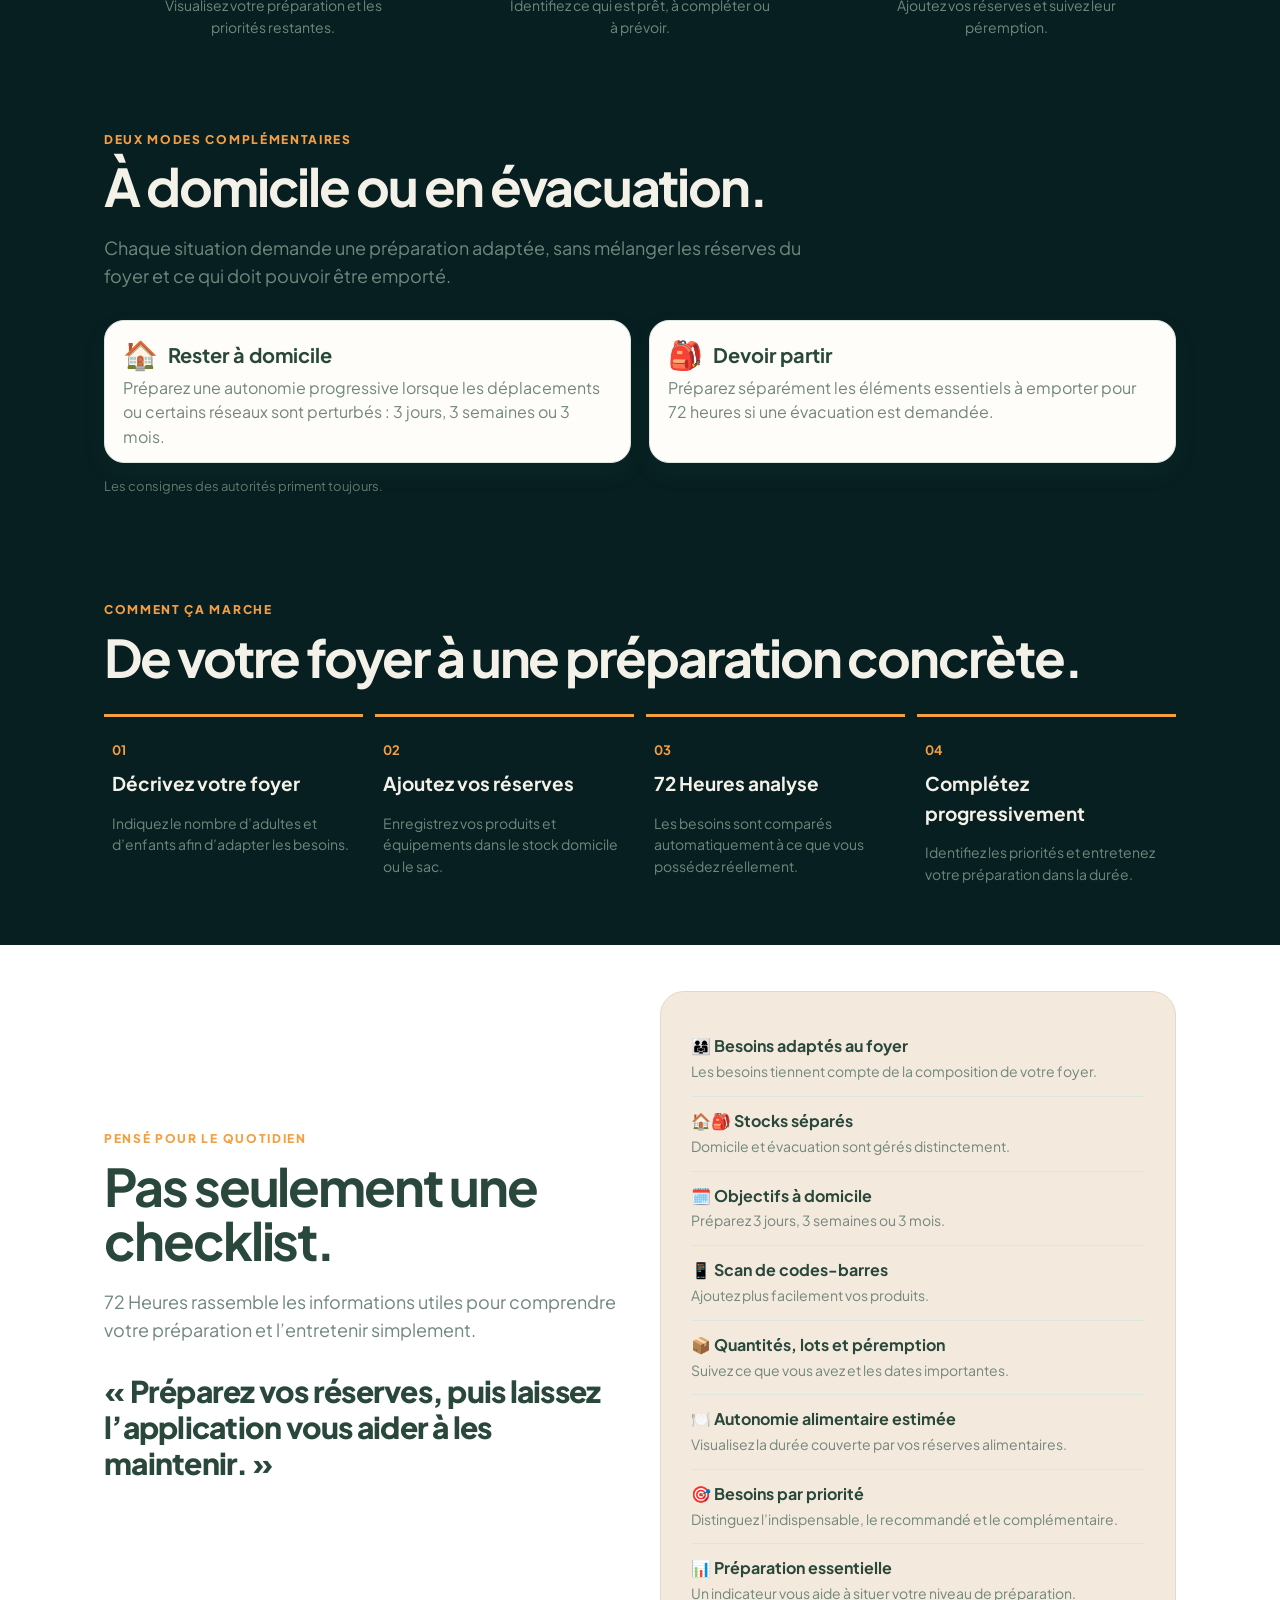
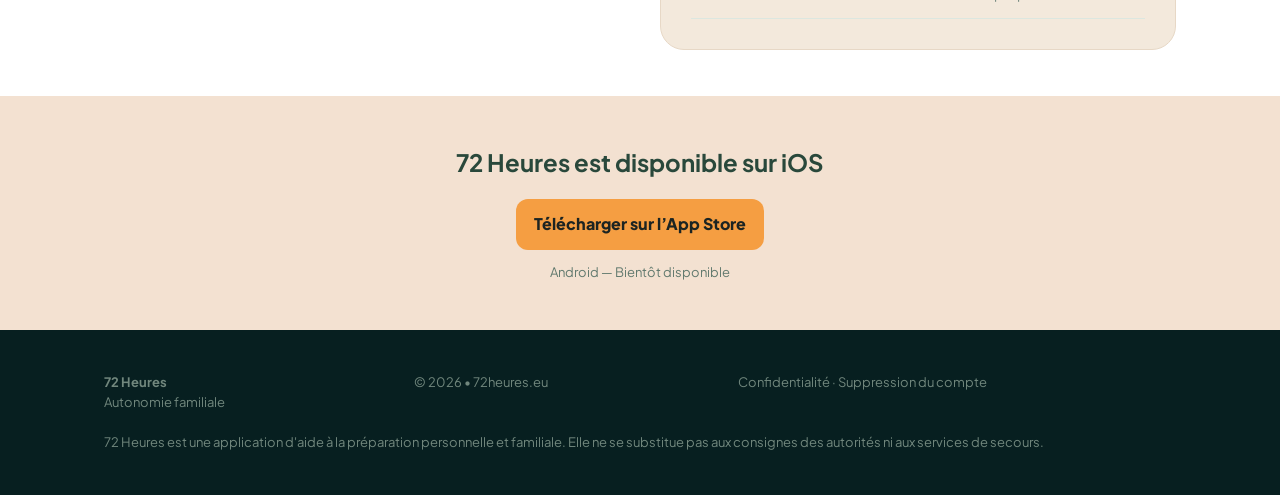
==== commit ea1485c0: "feat: add responsive App Store download section with QR code" ====
--- a/index.html
+++ b/index.html
@@ -3,11 +3,37 @@
 
 <head>
   <meta name="google-adsense-account" content="ca-pub-5025472355802912">
+  <script>
+    window.googlefc = window.googlefc || {};
+    window.googlefc.callbackQueue = window.googlefc.callbackQueue || [];
+    window.googlefc.callbackQueue.push({
+      CONSENT_API_READY: () => {
+        const setupLink = () => {
+          const link = document.getElementById('privacy-settings-link');
+          if (!link || typeof window.googlefc.showRevocationMessage !== 'function') return;
+          link.hidden = false;
+          link.addEventListener('click', (event) => {
+            event.preventDefault();
+            window.googlefc.showRevocationMessage();
+          });
+          if (window.location.hash === '#privacy-settings') {
+            window.googlefc.showRevocationMessage();
+          }
+        };
+        if (document.readyState === 'loading') {
+          document.addEventListener('DOMContentLoaded', setupLink, { once: true });
+        } else {
+          setupLink();
+        }
+      }
+    });
+  </script>
+  <script async src="https://pagead2.googlesyndication.com/pagead/js/adsbygoogle.js?client=ca-pub-5025472355802912" crossorigin="anonymous"></script>
     <meta charset="utf-8">
     <meta name="viewport" content="width=device-width,initial-scale=1">
     <title>72 Heures — Kit d’urgence 72 h et autonomie familiale</title>
     <meta name="description"
-        content="72 Heures aide les foyers à préparer et maintenir leurs réserves essentielles, à domicile comme en évacuation. Bientôt disponible gratuitement sur iOS et Android.">
+        content="72 Heures aide les foyers à préparer et maintenir leurs réserves essentielles, à domicile comme en évacuation. Disponible sur iOS, Android bientôt disponible.">
     <link rel="canonical" href="https://72heures.eu/">
     <meta property="og:type" content="website">
     <meta property="og:title" content="72 Heures — Kit d’urgence 72 h et autonomie familiale">
@@ -210,6 +236,60 @@
             margin-top: 30px
         }
 
+        .download-block {
+            display: flex;
+            align-items: center;
+            justify-content: flex-start;
+            gap: 14px;
+            margin-top: 16px
+        }
+
+        .download-qr {
+            display: block;
+            flex: 0 0 120px;
+            padding: 5px;
+            border-radius: 12px;
+            background: #fff;
+            box-shadow: 0 6px 16px rgba(0, 0, 0, .12)
+        }
+
+        .download-qr img {
+            display: block;
+            width: 100%;
+            height: auto
+        }
+
+        .download-qr:focus-visible,
+        .download-link:focus-visible {
+            outline: 3px solid #29483B;
+            outline-offset: 4px
+        }
+
+        .download-details {
+            display: flex;
+            flex-direction: column;
+            align-items: flex-start;
+            gap: 6px
+        }
+
+        .download-link {
+            min-height: 42px;
+            padding: 10px 14px;
+            border-radius: 9px;
+            background: #111;
+            color: #fff;
+            font-size: 14px
+        }
+
+        .download-block .android-status {
+            font-size: 12px
+        }
+
+        .android-status {
+            color: var(--muted);
+            font-size: 13px
+        }
+
         .app-visual {
             margin: 0;
             text-align: center
@@ -617,6 +697,16 @@
             }
         }
 
+        @media(max-width:767px) {
+            .download-block {
+                margin-top: 14px
+            }
+
+            .download-qr {
+                display: none
+            }
+        }
+
         @media(max-width:480px) {
             .wrap {
                 padding: 0 18px
@@ -658,8 +748,18 @@
                     réserves essentielles, à domicile comme dans votre sac d’évacuation.</p>
                 <div class="actions"><a class="btn" href="#projet">Découvrir le projet</a><a class="btn secondary"
                         href="#fonctionnalites">Voir les fonctionnalités</a></div>
-                <p style="margin-top:24px"><span class="badge">Bientôt disponible • iOS &amp; Android</span></p>
-                <p class="status">Une première version gratuite sera disponible sur l’App Store et Google Play.</p>
+                <div class="download-block" aria-label="Télécharger 72 Heures">
+                    <a class="download-qr" href="https://apps.apple.com/fr/app/72-heures/id6820067592"
+                        target="_blank" rel="noopener noreferrer" aria-label="Ouvrir l’App Store avec le QR code de 72 Heures">
+                        <img src="assets/72heures-appstore-qr.svg"
+                            alt="QR code pour télécharger 72 Heures sur l’App Store">
+                    </a>
+                    <div class="download-details">
+                        <a class="btn download-link" href="https://apps.apple.com/fr/app/72-heures/id6820067592"
+                            target="_blank" rel="noopener noreferrer">Télécharger sur l’App Store</a>
+                        <span class="android-status">Android — Bientôt disponible</span>
+                    </div>
+                </div>
             </div>
             <figure class="app-visual"><img class="hero-shot" src="assets/Accueil.jpeg"
                     alt="Écran d'accueil de l'application 72 Heures montrant le niveau de préparation du foyer">
@@ -802,8 +902,10 @@
     </section>
     <section id="suivre" class="cta">
         <div class="wrap">
-            <h2>72 Heures arrive bientôt sur iOS et Android</h2>
-            <p>Une première version gratuite est en préparation pour l’App Store et Google Play.</p>
+            <h2>72 Heures est disponible sur iOS</h2>
+            <p><a class="btn" href="https://apps.apple.com/fr/app/72-heures/id6820067592"
+                target="_blank" rel="noopener noreferrer">Télécharger sur l’App Store</a></p>
+            <p class="android-status" style="margin-top:12px">Android — Bientôt disponible</p>
         </div>
     </section>
     </main>
@@ -818,26 +920,6 @@
         </div>
     </footer>
     <script>
-        (() => {
-            window.googlefc = window.googlefc || {};
-            window.googlefc.callbackQueue = window.googlefc.callbackQueue || [];
-            window.googlefc.callbackQueue.push({
-                CONSENT_API_READY: () => {
-                    const link = document.getElementById('privacy-settings-link');
-                    if (!link || typeof window.googlefc.showRevocationMessage !== 'function') return;
-                    link.hidden = false;
-                    link.addEventListener('click', (event) => {
-                        event.preventDefault();
-                        window.googlefc.showRevocationMessage();
-                    });
-                    if (window.location.hash === '#privacy-settings') {
-                        window.googlefc.showRevocationMessage();
-                    }
-                }
-            });
-        })();
-    </script>
-    <script>
         const menuToggle = document.querySelector('.menu-toggle');
         const mainNavigation = document.querySelector('#main-navigation');
 
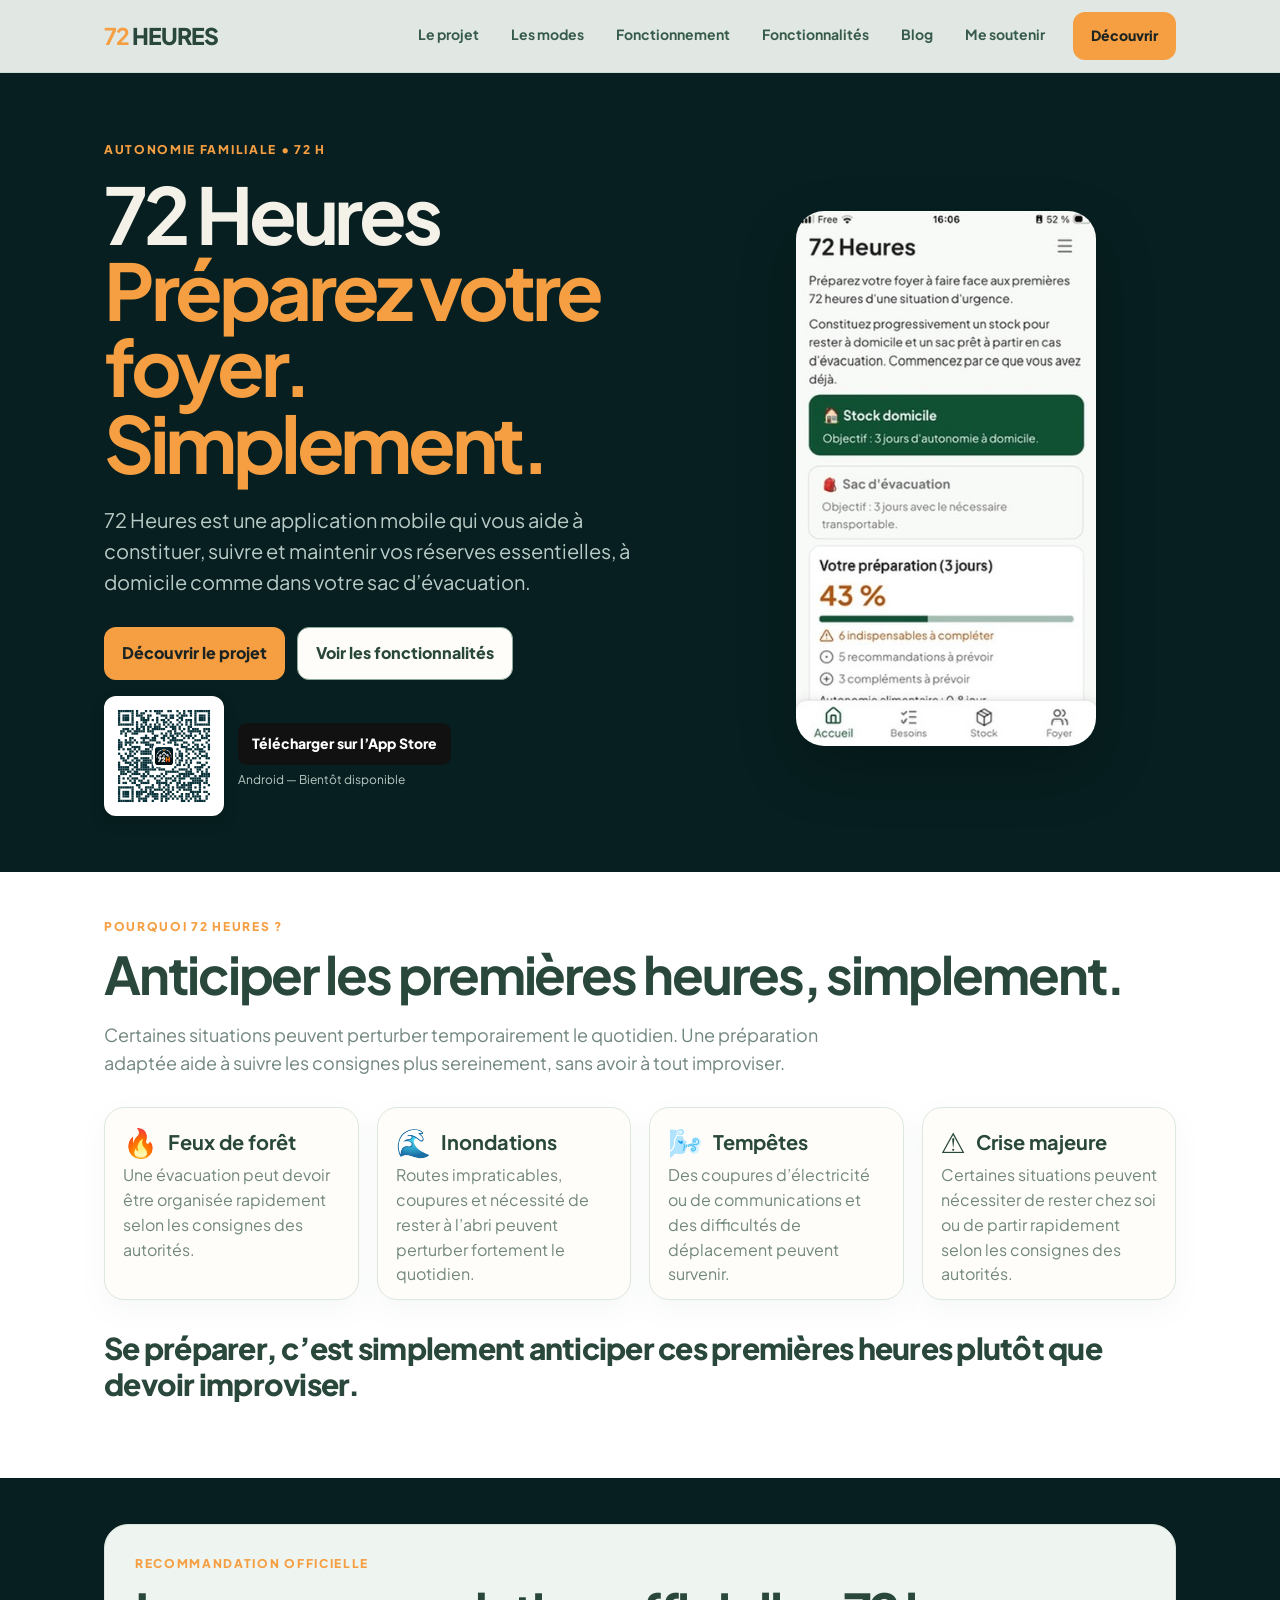
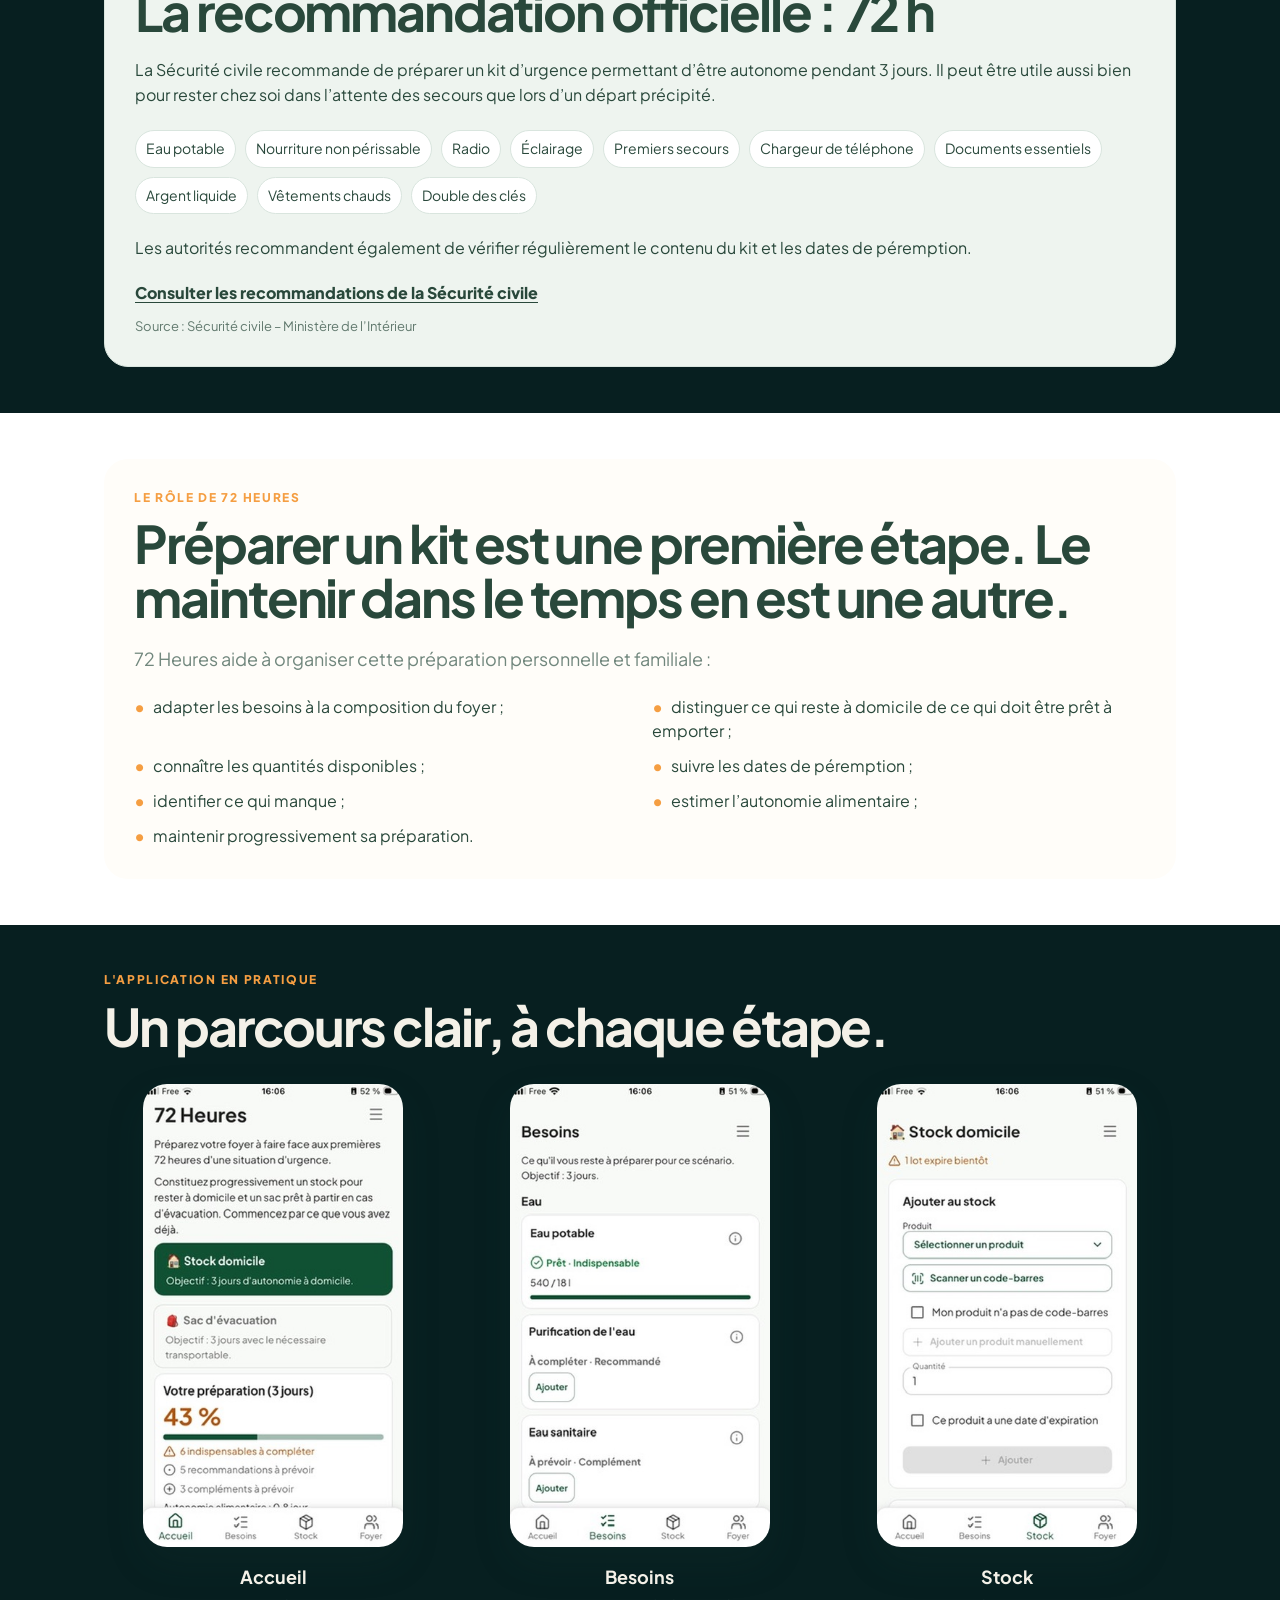
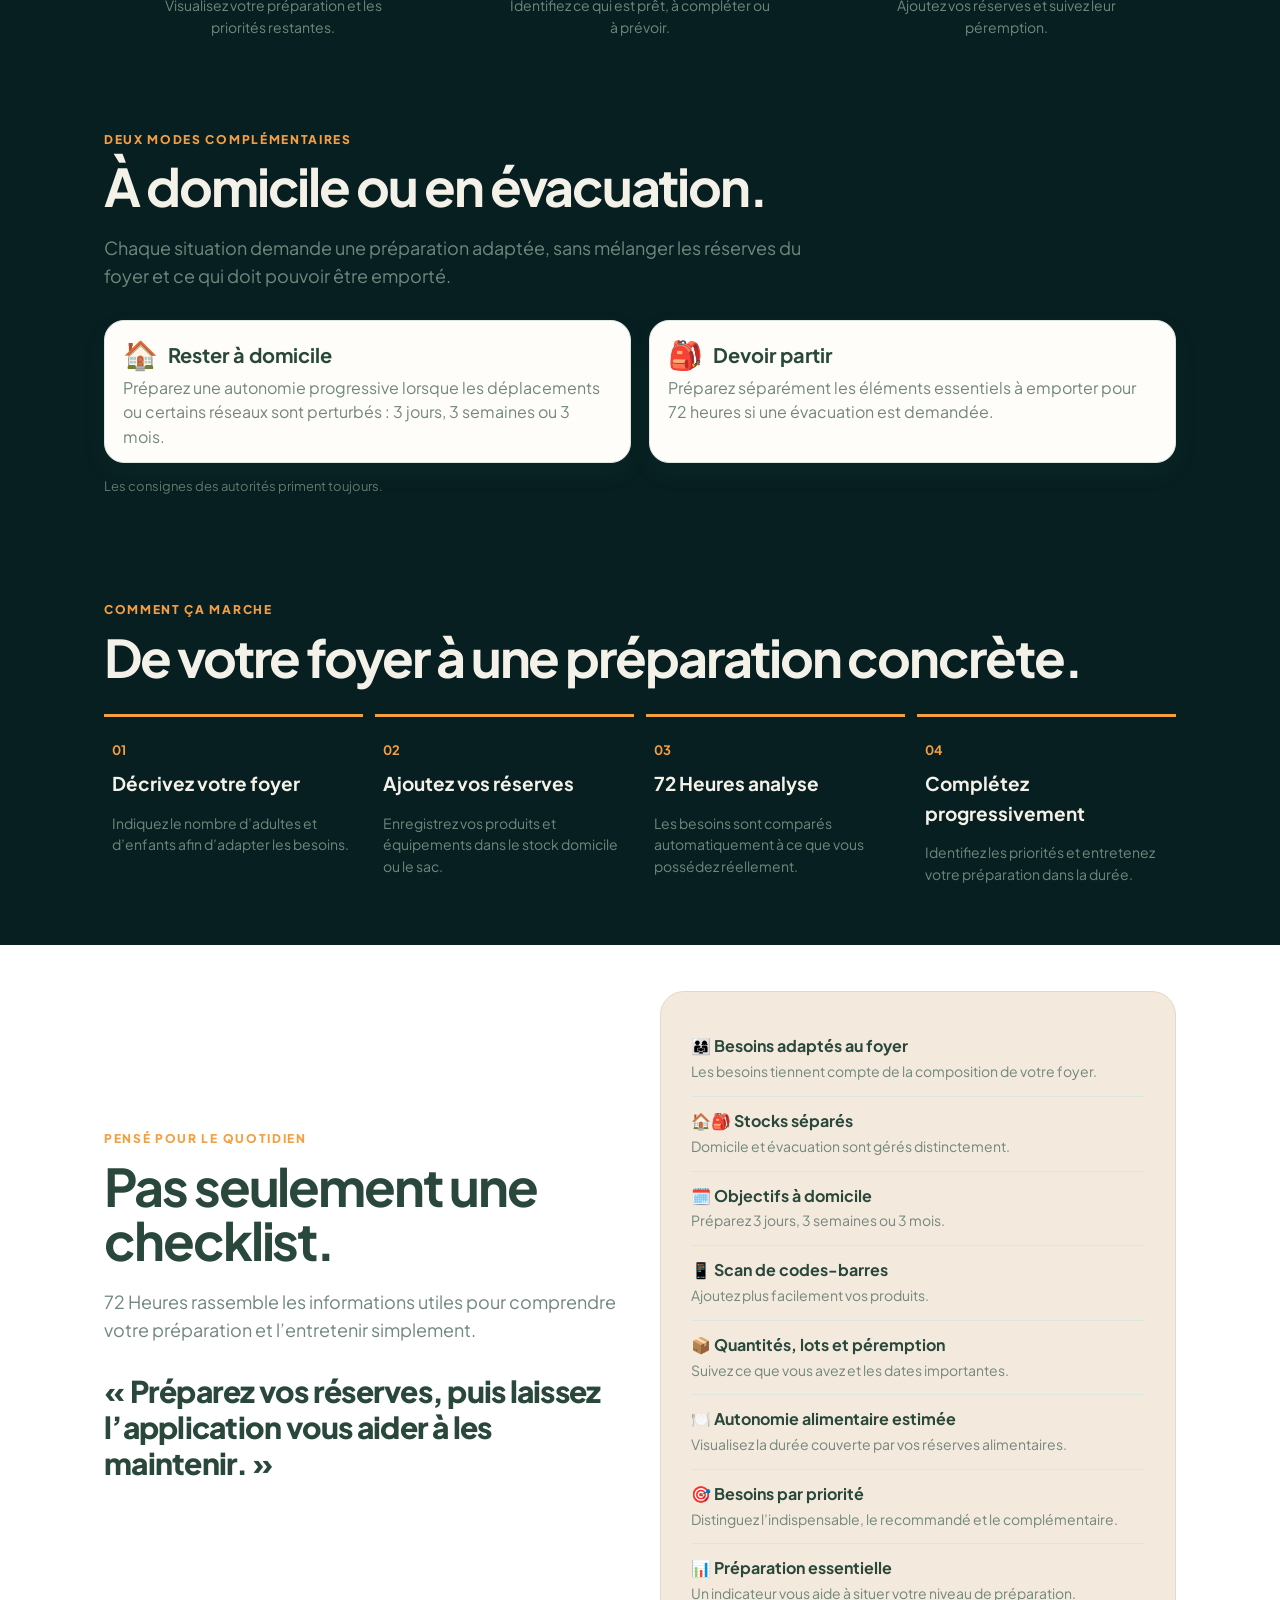
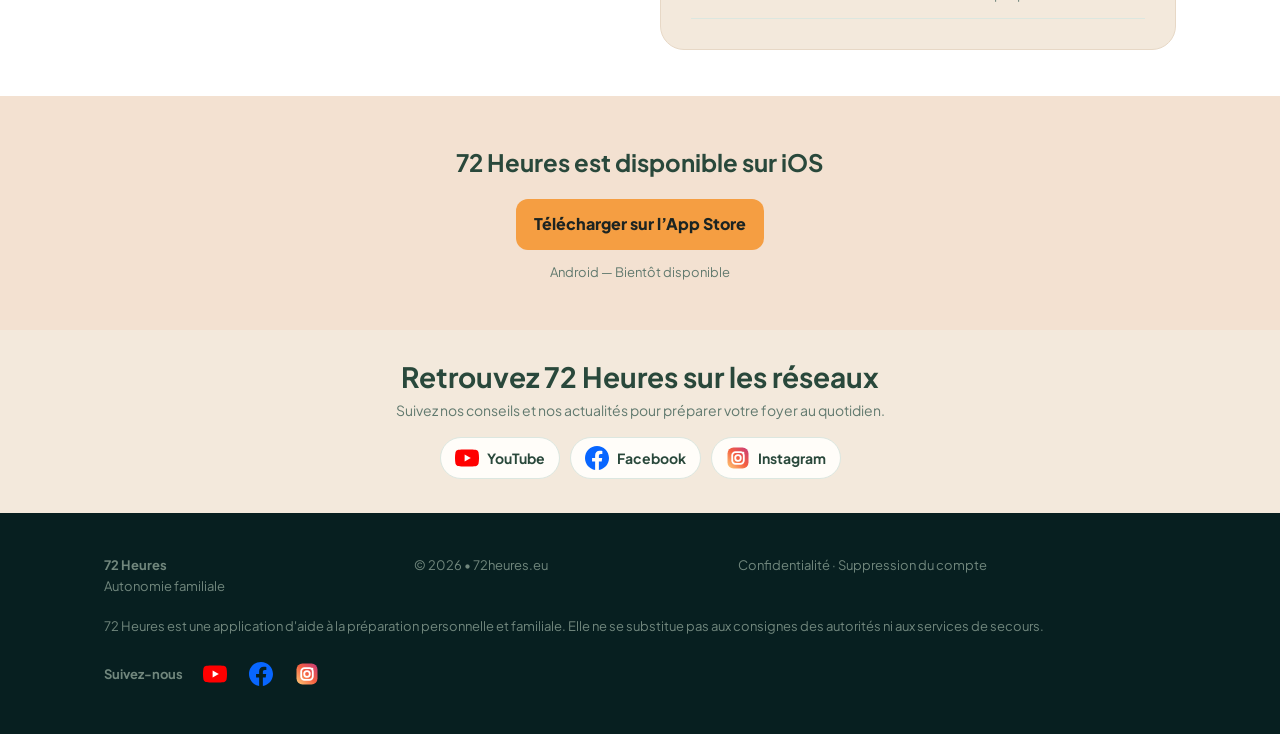
==== commit 31955398: "feat(site): add social media links and branded icons" ====
--- a/index.html
+++ b/index.html
@@ -51,6 +51,7 @@
     <link rel="preconnect" href="https://fonts.gstatic.com" crossorigin>
     <link href="https://fonts.googleapis.com/css2?family=Plus+Jakarta+Sans:wght@400;500;600;700;800&amp;display=swap"
         rel="stylesheet">
+    <link rel="stylesheet" href="/assets/social-links.css">
     <script type="application/ld+json">
         {
             "@context": "https://schema.org",
@@ -59,7 +60,17 @@
             "url": "https://72heures.eu/",
             "description": "Application mobile d’aide à la préparation personnelle et familiale, à domicile et en cas d’évacuation.",
             "applicationCategory": "UtilitiesApplication",
-            "operatingSystem": "iOS, Android"
+            "operatingSystem": "iOS, Android",
+            "publisher": {
+                "@type": "Organization",
+                "name": "72 Heures",
+                "url": "https://72heures.eu/",
+                "sameAs": [
+                    "https://www.youtube.com/@72HeuresAutonomie",
+                    "https://www.facebook.com/profile.php?id=61595463087674",
+                    "https://www.instagram.com/72heures.eu/"
+                ]
+            }
         }
     </script>
     <style>
@@ -908,6 +919,26 @@
             <p class="android-status" style="margin-top:12px">Android — Bientôt disponible</p>
         </div>
     </section>
+    <section class="social-section" aria-labelledby="social-section-title">
+        <div class="wrap">
+            <h2 id="social-section-title">Retrouvez 72 Heures sur les réseaux</h2>
+            <p>Suivez nos conseils et nos actualités pour préparer votre foyer au quotidien.</p>
+            <nav class="social-links social-links--featured" aria-label="Réseaux sociaux de 72 Heures">
+<a class="social-link" href="https://www.youtube.com/@72HeuresAutonomie" target="_blank" rel="noopener noreferrer" aria-label="Suivre 72 Heures sur YouTube">
+                <svg class="social-icon" aria-hidden="true" focusable="false"><use href="/assets/social-icons.svg#youtube"></use></svg>
+<span>YouTube</span>
+</a>
+<a class="social-link" href="https://www.facebook.com/profile.php?id=61595463087674" target="_blank" rel="noopener noreferrer" aria-label="Suivre 72 Heures sur Facebook">
+                <svg class="social-icon" aria-hidden="true" focusable="false"><use href="/assets/social-icons.svg#facebook"></use></svg>
+<span>Facebook</span>
+</a>
+<a class="social-link" href="https://www.instagram.com/72heures.eu/" target="_blank" rel="noopener noreferrer" aria-label="Suivre 72 Heures sur Instagram">
+                <svg class="social-icon" aria-hidden="true" focusable="false"><use href="/assets/social-icons.svg#instagram"></use></svg>
+<span>Instagram</span>
+</a>
+</nav>
+        </div>
+    </section>
     </main>
     <footer>
         <div class="wrap foot">
@@ -917,6 +948,20 @@
             <div><a id="privacy-settings-link" href="#privacy-settings" hidden>Gérer mes choix de confidentialité</a></div>
             <div>72 Heures est une application d'aide à la préparation personnelle et familiale. Elle ne se substitue
                 pas aux consignes des autorités ni aux services de secours.</div>
+            <div class="social-footer">
+        <strong>Suivez-nous</strong>
+        <nav class="social-links social-links--icons" aria-label="Réseaux sociaux">
+<a class="social-link" href="https://www.youtube.com/@72HeuresAutonomie" target="_blank" rel="noopener noreferrer" aria-label="Suivre 72 Heures sur YouTube">
+                <svg class="social-icon" aria-hidden="true" focusable="false"><use href="/assets/social-icons.svg#youtube"></use></svg>
+</a>
+<a class="social-link" href="https://www.facebook.com/profile.php?id=61595463087674" target="_blank" rel="noopener noreferrer" aria-label="Suivre 72 Heures sur Facebook">
+                <svg class="social-icon" aria-hidden="true" focusable="false"><use href="/assets/social-icons.svg#facebook"></use></svg>
+</a>
+<a class="social-link" href="https://www.instagram.com/72heures.eu/" target="_blank" rel="noopener noreferrer" aria-label="Suivre 72 Heures sur Instagram">
+                <svg class="social-icon" aria-hidden="true" focusable="false"><use href="/assets/social-icons.svg#instagram"></use></svg>
+</a>
+</nav>
+    </div>
         </div>
     </footer>
     <script>
--- a/assets/social-links.css
+++ b/assets/social-links.css
@@ -0,0 +1,91 @@
+.social-footer {
+  display: flex;
+  align-items: center;
+  flex-wrap: wrap;
+  gap: 10px 14px;
+}
+.social-footer > strong {
+  font-size: 13px;
+}
+.social-links {
+  display: flex;
+  align-items: center;
+  flex-wrap: wrap;
+  gap: 10px;
+}
+.social-link {
+  display: inline-flex;
+  align-items: center;
+  justify-content: center;
+  gap: 8px;
+  color: inherit;
+  text-decoration: none;
+}
+.social-link:hover {
+  opacity: .78;
+}
+.social-link:focus-visible {
+  outline: 3px solid #e99a50;
+  outline-offset: 4px;
+  border-radius: 6px;
+}
+.social-icon {
+  display: block;
+  width: 24px;
+  height: 24px;
+  flex: 0 0 24px;
+}
+.social-links--icons .social-link {
+  min-width: 36px;
+  min-height: 36px;
+  border-radius: 50%;
+}
+.site-footer .social-footer {
+  max-width: 1072px;
+  margin: 12px auto 0;
+  padding: 0 24px;
+}
+.social-section {
+  padding: 30px 0 34px;
+  background: #f3e9dc;
+  color: #29483b;
+  text-align: center;
+}
+.social-section h2 {
+  margin: 0 0 6px;
+  font-size: clamp(21px, 3vw, 28px);
+  line-height: 1.2;
+}
+.social-section p {
+  margin: 0;
+  color: #61796e;
+  font-size: 14px;
+}
+.social-links--featured {
+  justify-content: center;
+  margin-top: 16px;
+}
+.social-links--featured .social-link {
+  min-height: 42px;
+  padding: 8px 14px;
+  border: 1px solid #dce7e0;
+  border-radius: 999px;
+  background: #fffdf9;
+  color: #29483b;
+  font-size: 14px;
+  font-weight: 700;
+}
+@media (max-width: 640px) {
+  .site-footer .social-footer {
+    padding: 0 18px;
+  }
+  .social-section {
+    padding: 26px 0 30px;
+  }
+  .social-links--featured {
+    gap: 8px;
+  }
+  .social-links--featured .social-link {
+    padding: 8px 11px;
+  }
+}
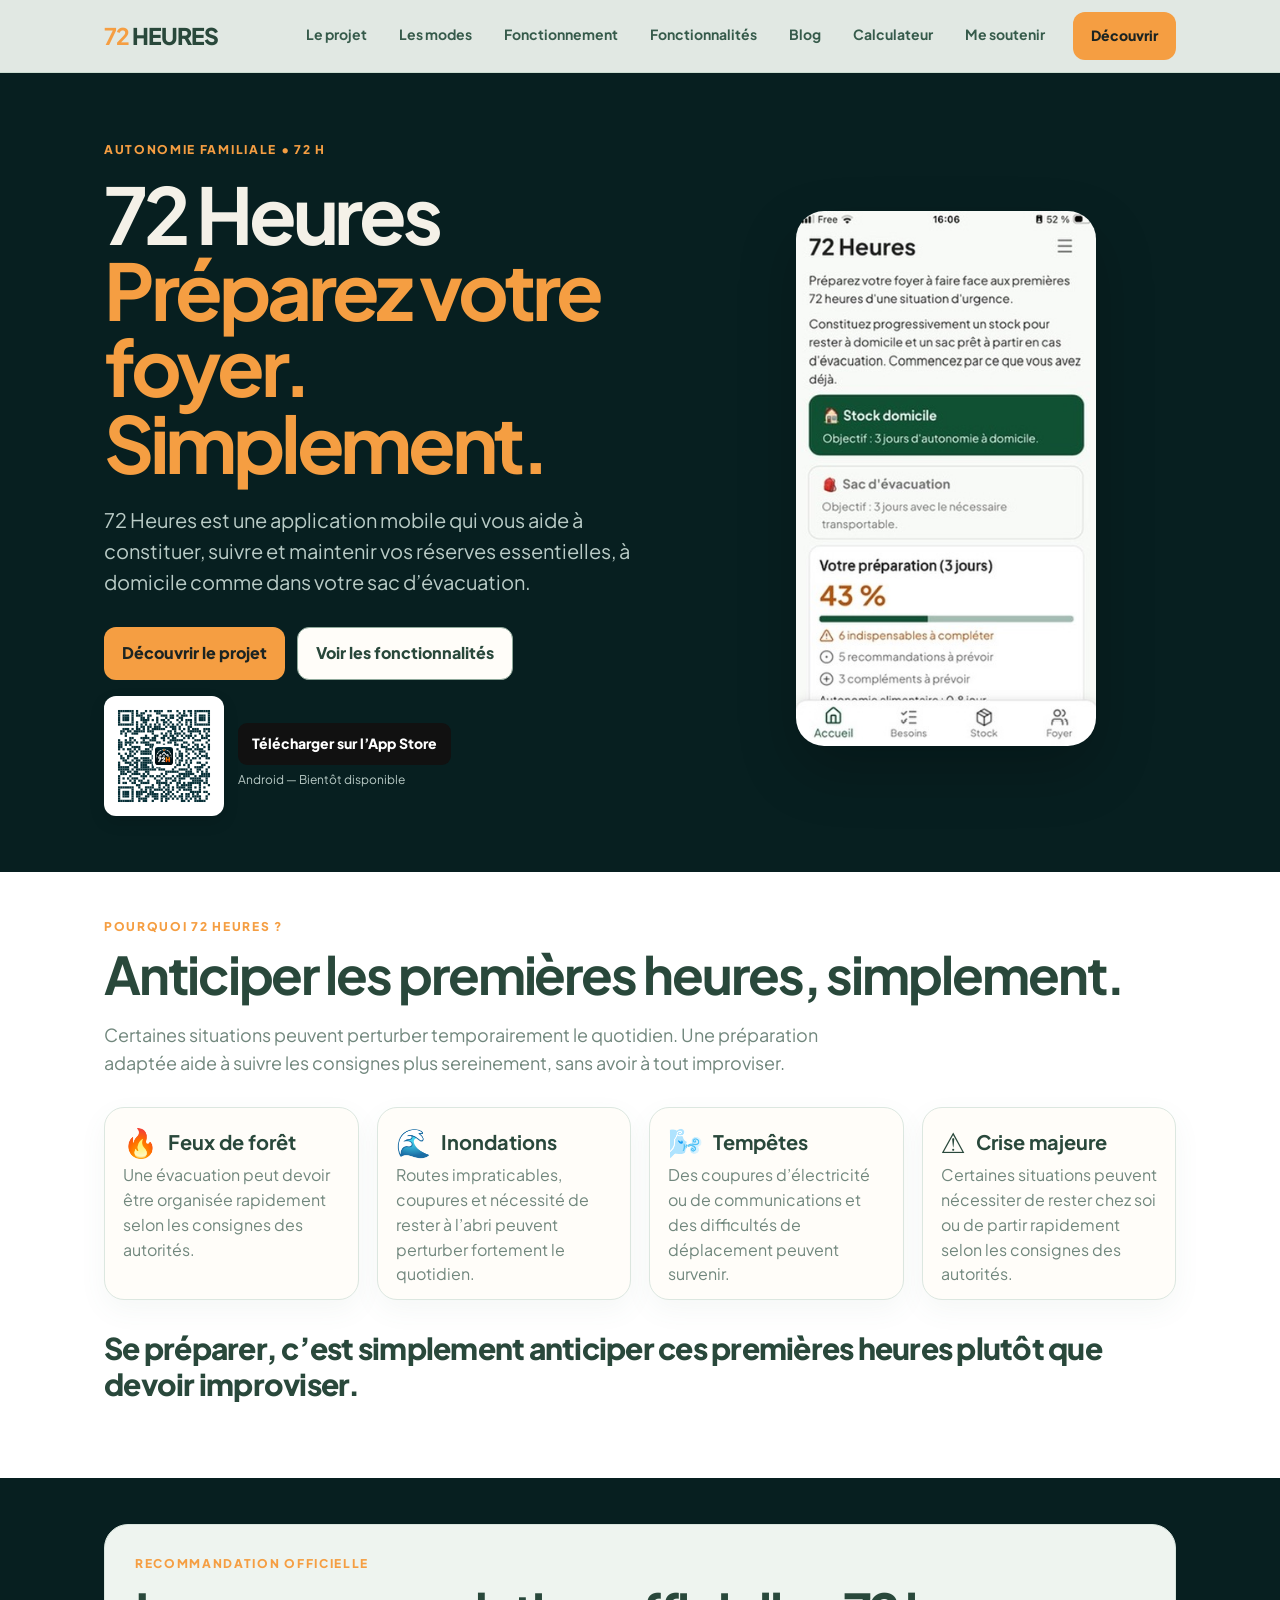
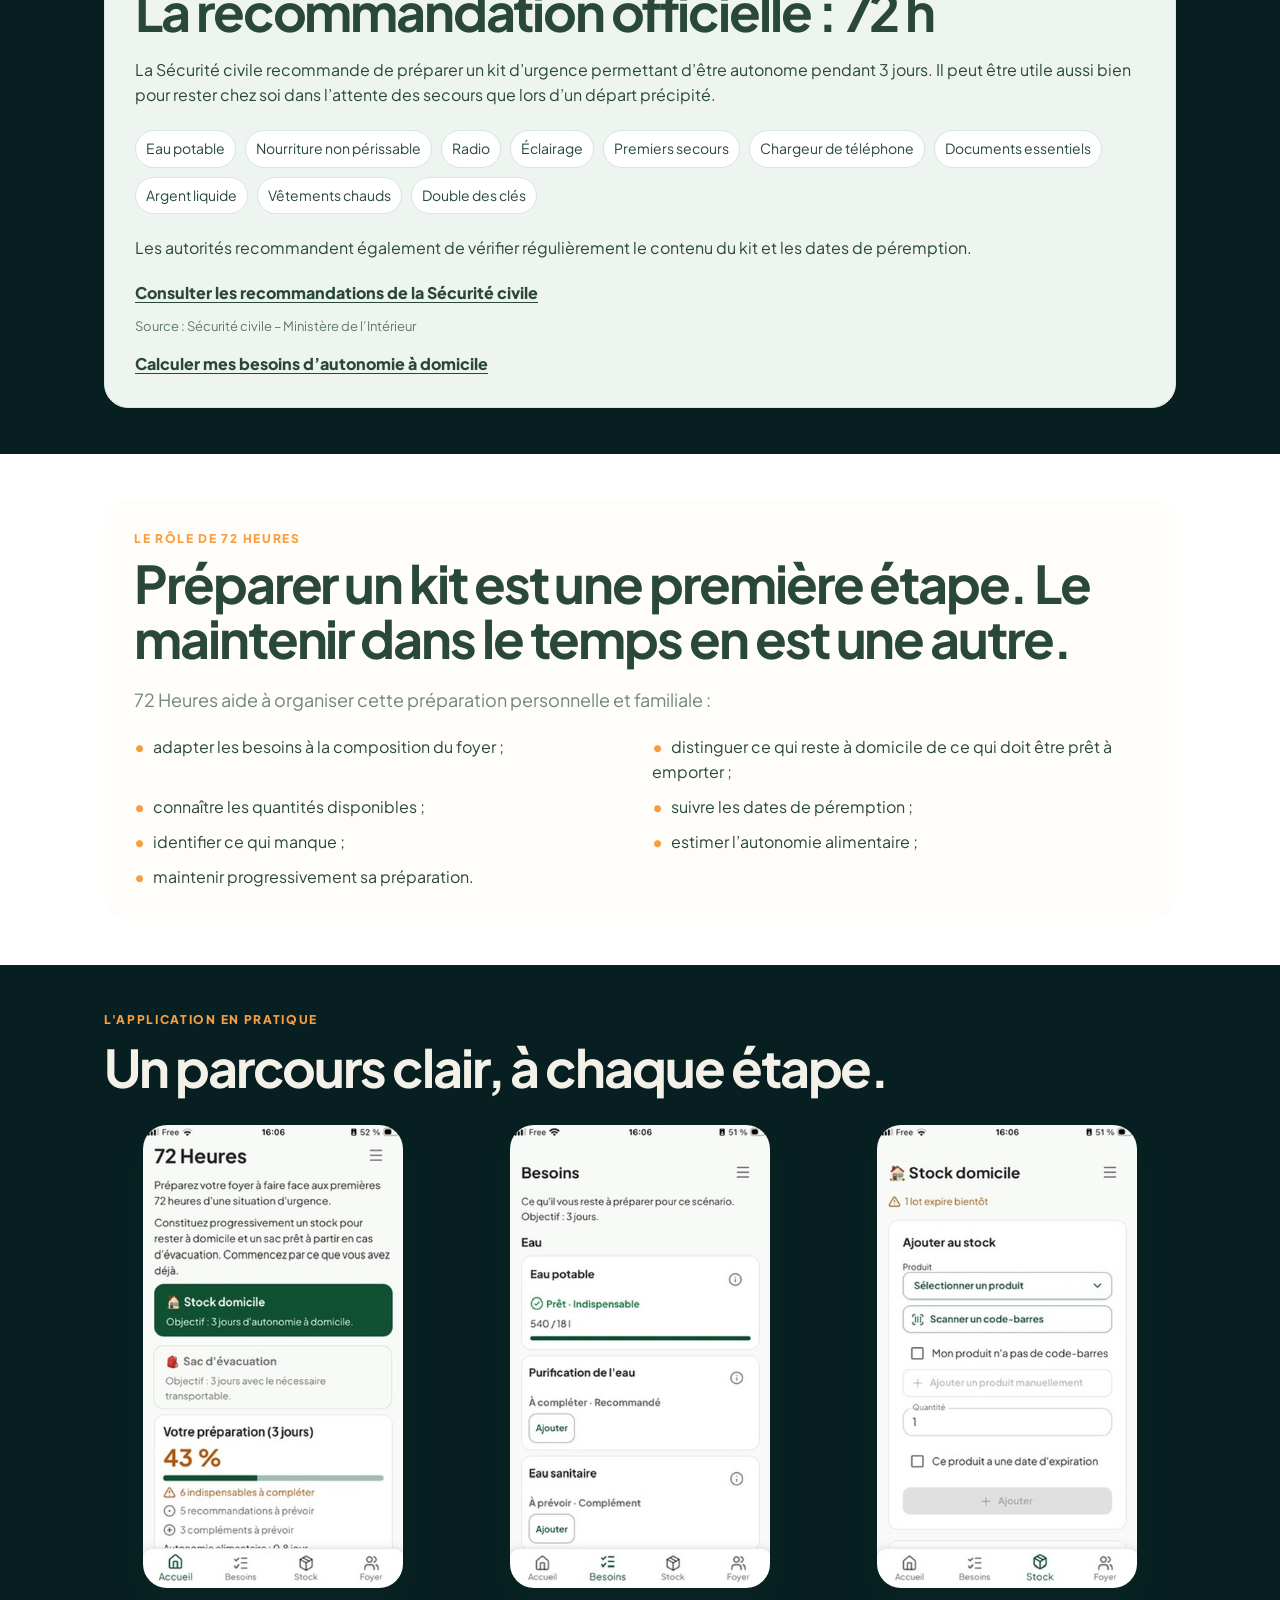
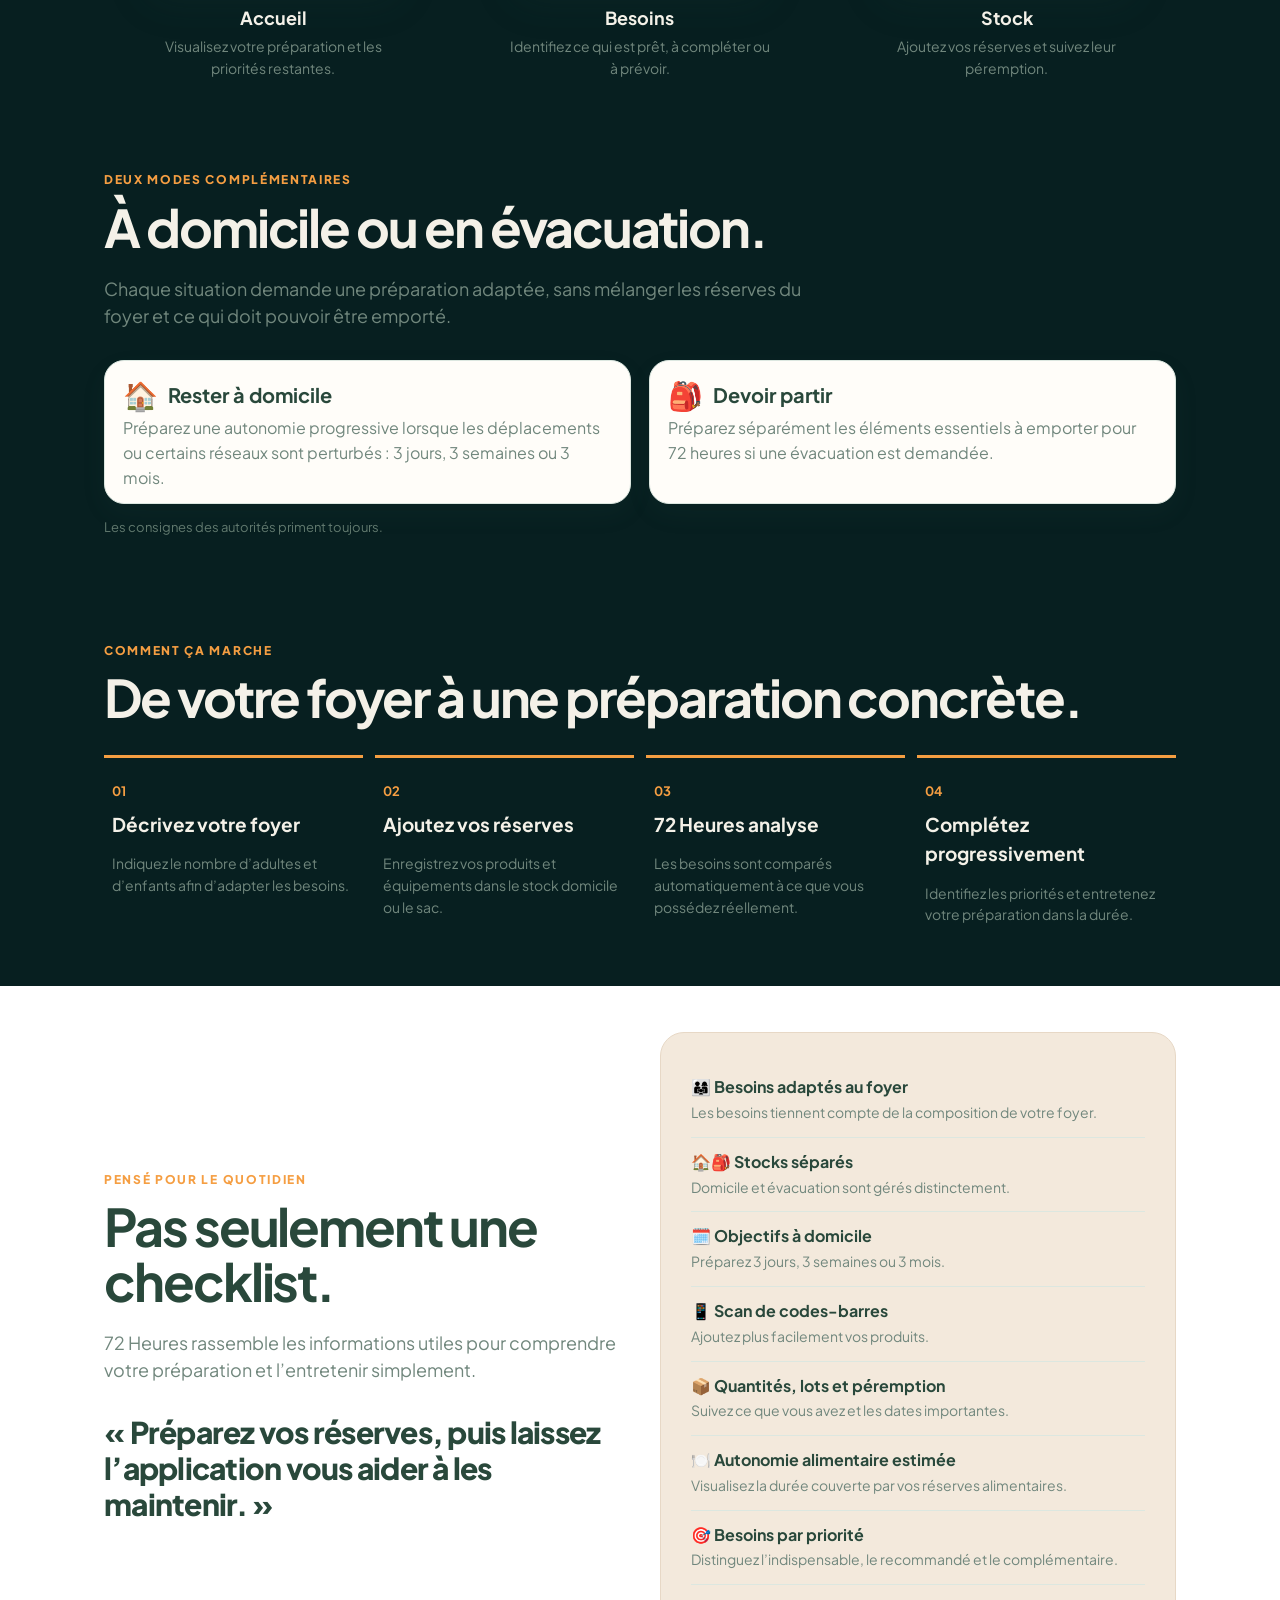
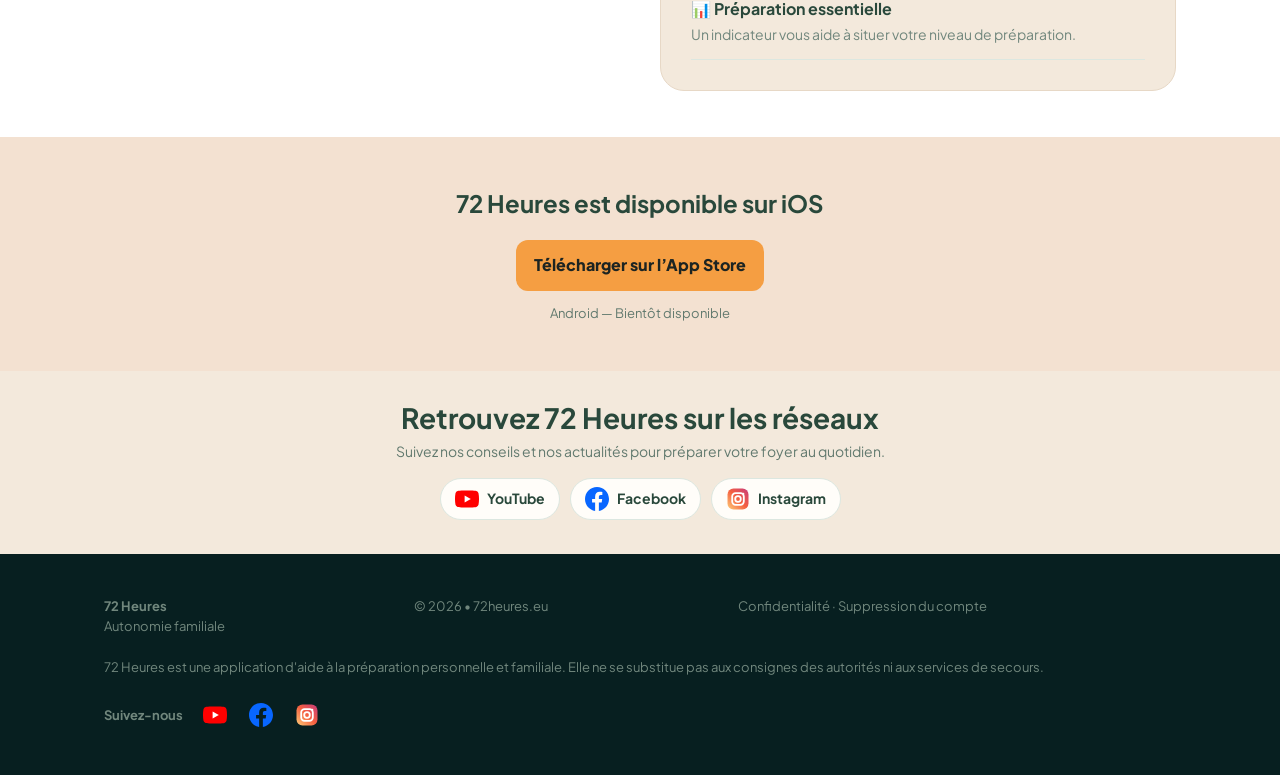
==== commit 911f35ff: "feat: add family emergency preparedness calculator" ====
--- a/index.html
+++ b/index.html
@@ -745,7 +745,7 @@
             <button class="menu-toggle" type="button" aria-label="Ouvrir le menu de navigation" aria-expanded="false"
                 aria-controls="main-navigation"><span></span><span></span><span></span></button>
             <div class="navlinks" id="main-navigation"><a href="#projet">Le projet</a><a href="#modes">Les modes</a><a
-                    href="#fonctionnement">Fonctionnement</a><a href="#fonctionnalites">Fonctionnalités</a><a href="/blog/">Blog</a><a href="/soutenir/">Me soutenir</a><a
+                    href="#fonctionnement">Fonctionnement</a><a href="#fonctionnalites">Fonctionnalités</a><a href="/blog/">Blog</a><a href="/calculateur-autonomie/">Calculateur</a><a href="/soutenir/">Me soutenir</a><a
                     class="btn" href="#projet">Découvrir</a></div>
         </div>
     </nav>
@@ -802,6 +802,7 @@
                 <p>Les autorités recommandent également de vérifier régulièrement le contenu du kit et les dates de péremption.</p>
                 <p style="margin-top:20px"><a class="official-link" href="https://www.securite-civile.interieur.gouv.fr/reagir/comment-se-preparer-face-aux-risques/kit-durgence" target="_blank" rel="noopener noreferrer">Consulter les recommandations de la Sécurité civile</a></p>
                 <p class="source-note" style="margin-top:10px">Source : Sécurité civile – Ministère de l’Intérieur</p>
+                <p style="margin-top:16px"><a class="official-link" href="/calculateur-autonomie/">Calculer mes besoins d’autonomie à domicile</a></p>
             </div>
         </div>
     </section>
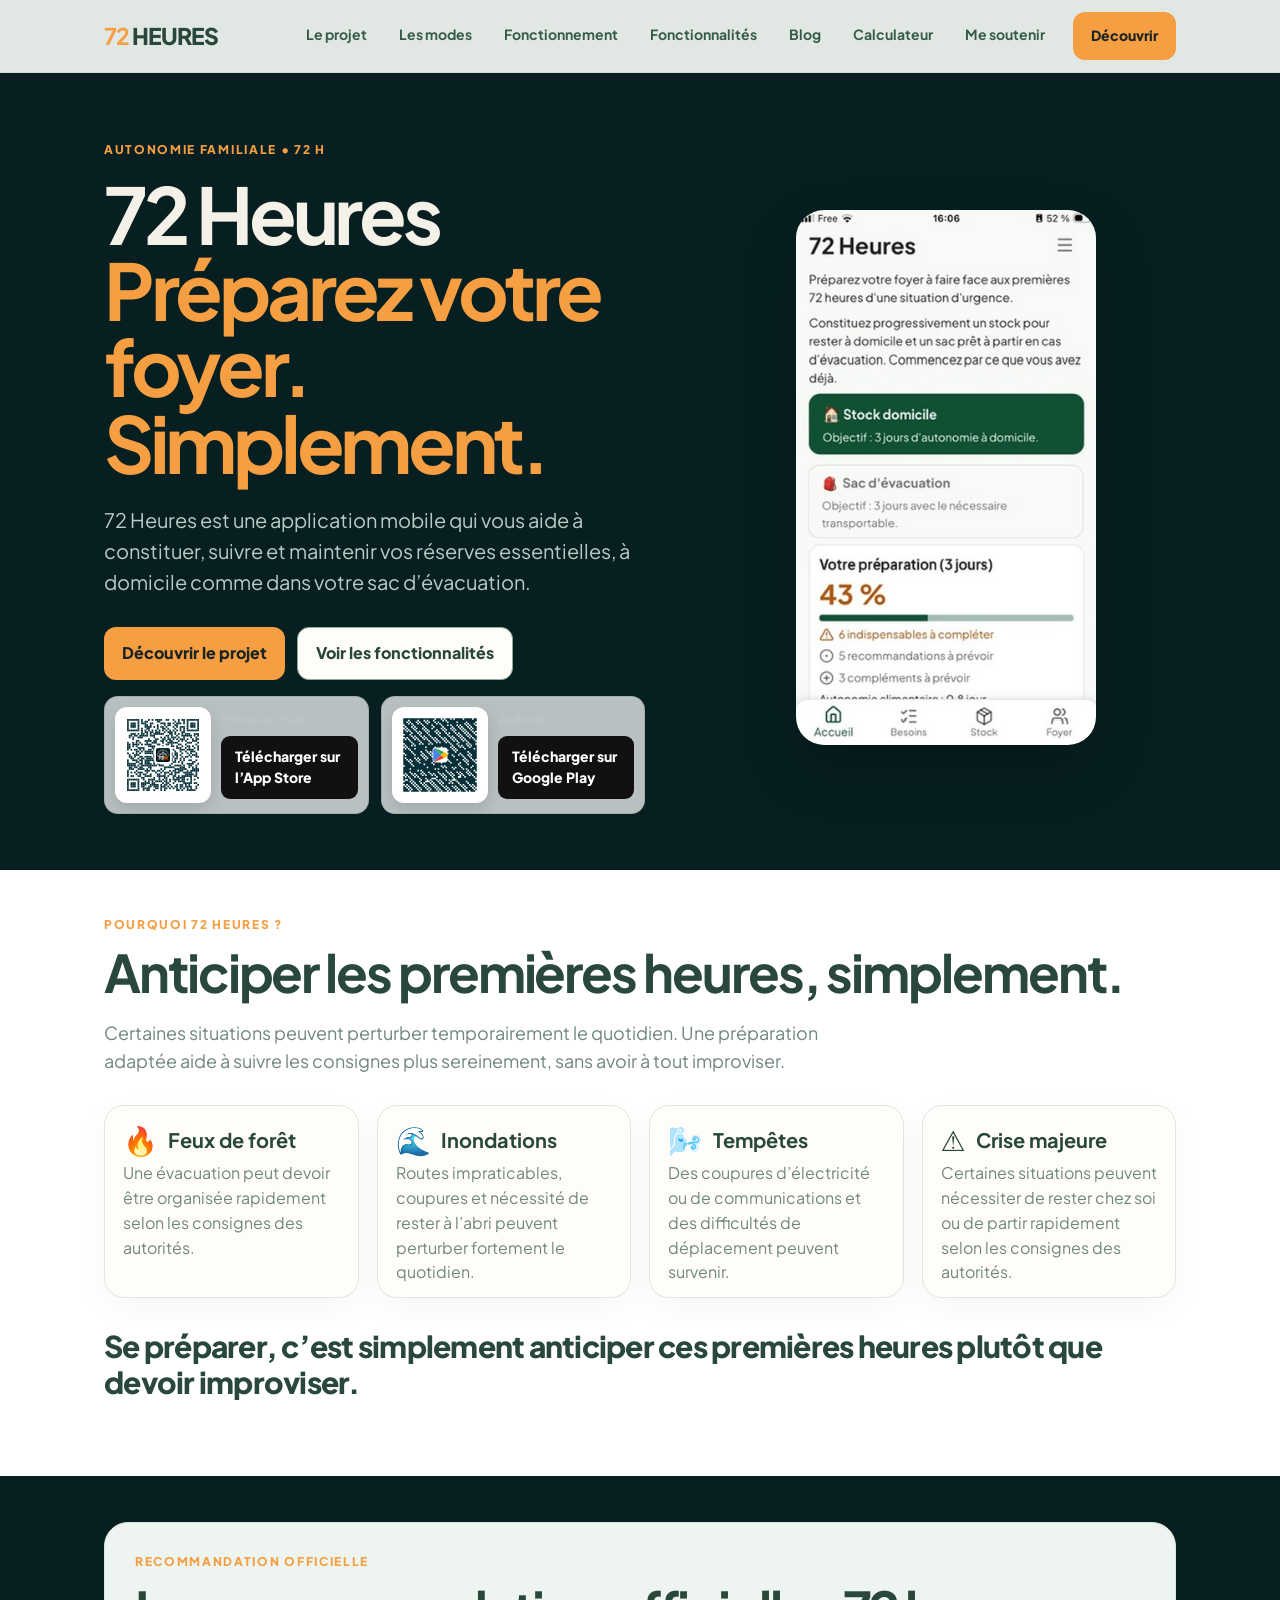
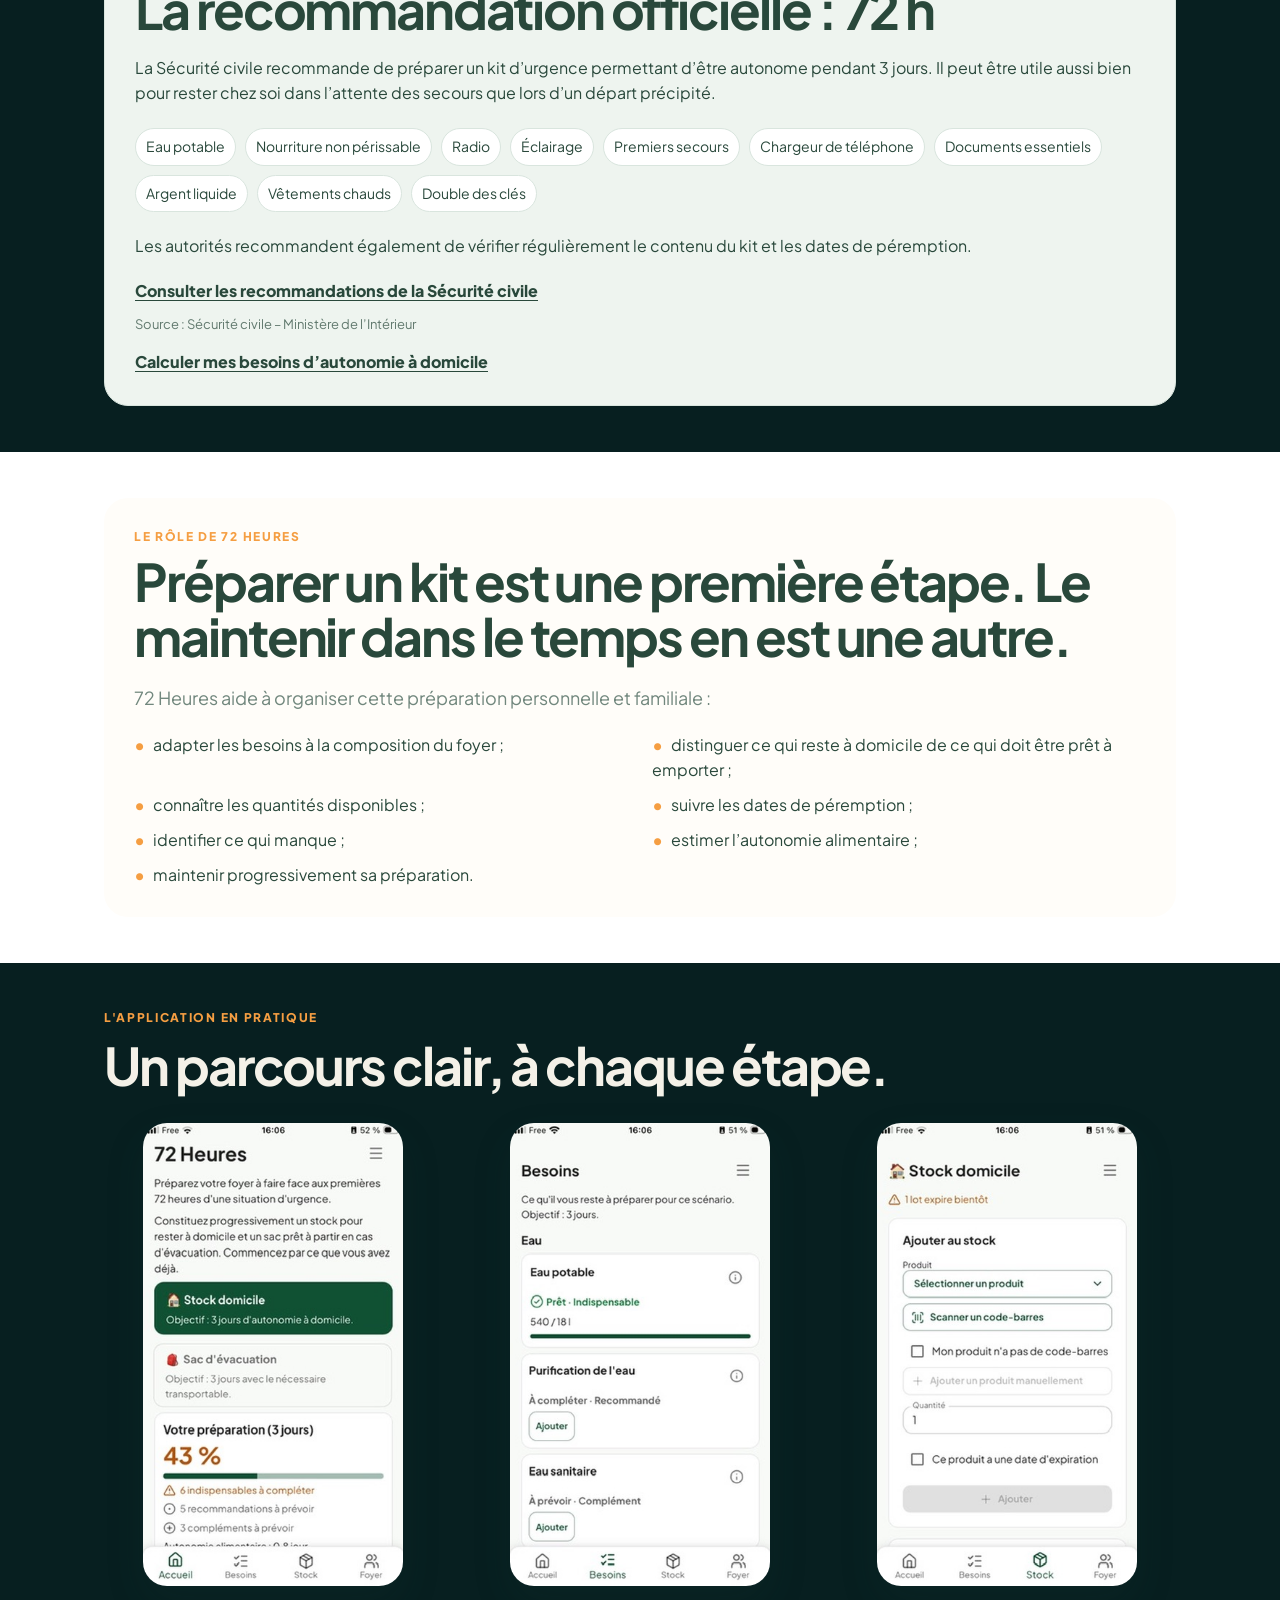
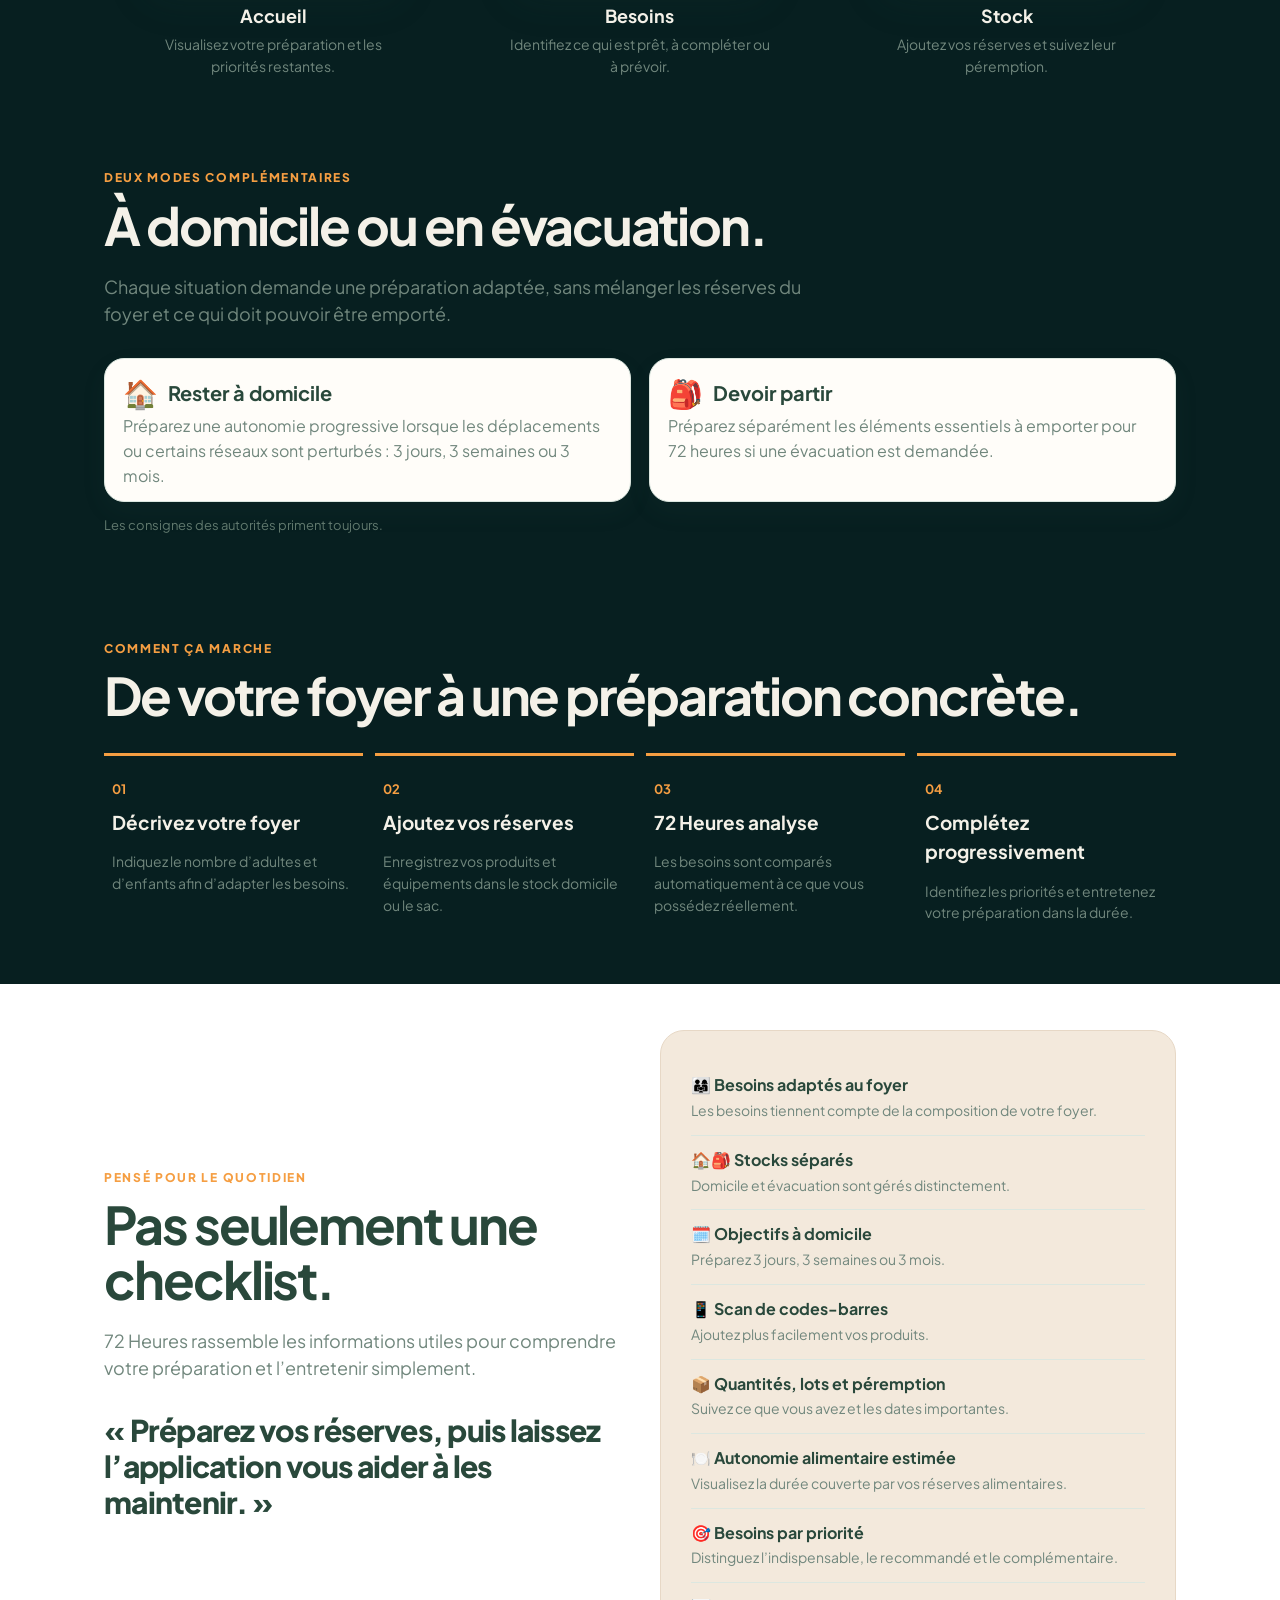
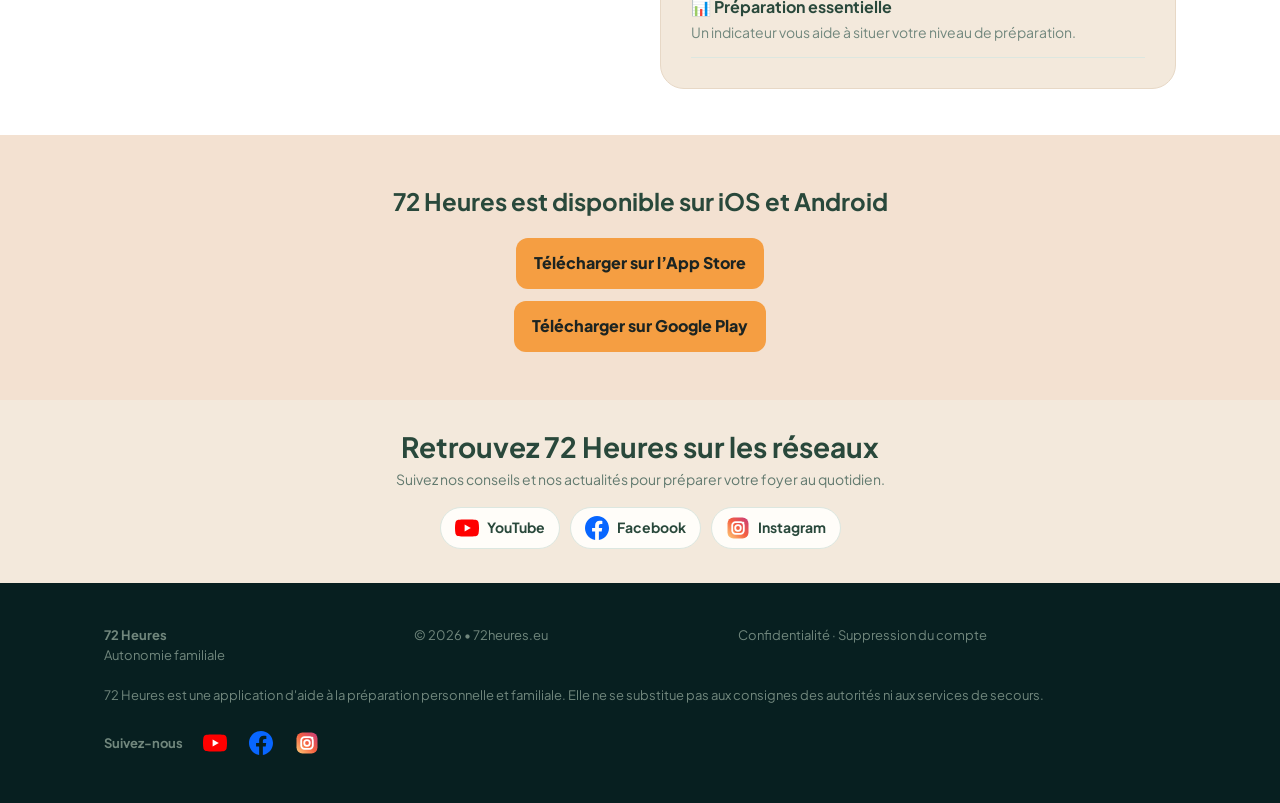
==== commit 95abf081: "feat: add Google Play QR code to homepage" ====
--- a/index.html
+++ b/index.html
@@ -33,7 +33,7 @@
     <meta name="viewport" content="width=device-width,initial-scale=1">
     <title>72 Heures — Kit d’urgence 72 h et autonomie familiale</title>
     <meta name="description"
-        content="72 Heures aide les foyers à préparer et maintenir leurs réserves essentielles, à domicile comme en évacuation. Disponible sur iOS, Android bientôt disponible.">
+        content="72 Heures aide les foyers à préparer et maintenir leurs réserves essentielles, à domicile comme en évacuation. Disponible sur iOS et Android.">
     <link rel="canonical" href="https://72heures.eu/">
     <meta property="og:type" content="website">
     <meta property="og:title" content="72 Heures — Kit d’urgence 72 h et autonomie familiale">
@@ -248,16 +248,27 @@
         }
 
         .download-block {
+            display: grid;
+            grid-template-columns: repeat(2, minmax(0, 1fr));
+            gap: 12px;
+            max-width: 560px;
+            margin-top: 16px
+        }
+
+        .store-download {
             display: flex;
+            min-width: 0;
             align-items: center;
-            justify-content: flex-start;
-            gap: 14px;
-            margin-top: 16px
+            gap: 10px;
+            padding: 10px;
+            border: 1px solid rgba(41, 72, 59, .14);
+            border-radius: 14px;
+            background: rgba(255, 255, 255, .72)
         }
 
         .download-qr {
             display: block;
-            flex: 0 0 120px;
+            flex: 0 0 96px;
             padding: 5px;
             border-radius: 12px;
             background: #fff;
@@ -278,6 +289,7 @@
 
         .download-details {
             display: flex;
+            min-width: 0;
             flex-direction: column;
             align-items: flex-start;
             gap: 6px
@@ -292,13 +304,9 @@
             font-size: 14px
         }
 
-        .download-block .android-status {
+        .download-caption {
+            color: var(--muted);
             font-size: 12px
-        }
-
-        .android-status {
-            color: var(--muted);
-            font-size: 13px
         }
 
         .app-visual {
@@ -710,11 +718,12 @@
 
         @media(max-width:767px) {
             .download-block {
+                grid-template-columns: 1fr;
                 margin-top: 14px
             }
 
             .download-qr {
-                display: none
+                flex-basis: 92px
             }
         }
 
@@ -759,16 +768,30 @@
                     réserves essentielles, à domicile comme dans votre sac d’évacuation.</p>
                 <div class="actions"><a class="btn" href="#projet">Découvrir le projet</a><a class="btn secondary"
                         href="#fonctionnalites">Voir les fonctionnalités</a></div>
-                <div class="download-block" aria-label="Télécharger 72 Heures">
-                    <a class="download-qr" href="https://apps.apple.com/fr/app/72-heures/id6820067592"
-                        target="_blank" rel="noopener noreferrer" aria-label="Ouvrir l’App Store avec le QR code de 72 Heures">
-                        <img src="assets/72heures-appstore-qr.svg"
-                            alt="QR code pour télécharger 72 Heures sur l’App Store">
-                    </a>
-                    <div class="download-details">
-                        <a class="btn download-link" href="https://apps.apple.com/fr/app/72-heures/id6820067592"
-                            target="_blank" rel="noopener noreferrer">Télécharger sur l’App Store</a>
-                        <span class="android-status">Android — Bientôt disponible</span>
+                <div class="download-block" role="group" aria-label="Télécharger 72 Heures">
+                    <div class="store-download">
+                        <a class="download-qr" href="https://apps.apple.com/fr/app/72-heures/id6820067592"
+                            target="_blank" rel="noopener noreferrer" aria-label="Ouvrir l’App Store avec le QR code de 72 Heures">
+                            <img src="assets/72heures-appstore-qr.svg"
+                                alt="QR code pour télécharger 72 Heures sur l’App Store">
+                        </a>
+                        <div class="download-details">
+                            <span class="download-caption">iPhone et iPad</span>
+                            <a class="btn download-link" href="https://apps.apple.com/fr/app/72-heures/id6820067592"
+                                target="_blank" rel="noopener noreferrer">Télécharger sur l’App Store</a>
+                        </div>
+                    </div>
+                    <div class="store-download">
+                        <a class="download-qr" href="https://play.google.com/store/apps/details?id=fr.heures72.app"
+                            target="_blank" rel="noopener noreferrer" aria-label="Ouvrir Google Play avec le QR code de 72 Heures">
+                            <img src="assets/72heures-googleplay-qr.svg"
+                                alt="QR code pour télécharger 72 Heures sur Google Play">
+                        </a>
+                        <div class="download-details">
+                            <span class="download-caption">Android</span>
+                            <a class="btn download-link" href="https://play.google.com/store/apps/details?id=fr.heures72.app"
+                                target="_blank" rel="noopener noreferrer">Télécharger sur Google Play</a>
+                        </div>
                     </div>
                 </div>
             </div>
@@ -914,10 +937,11 @@
     </section>
     <section id="suivre" class="cta">
         <div class="wrap">
-            <h2>72 Heures est disponible sur iOS</h2>
+            <h2>72 Heures est disponible sur iOS et Android</h2>
             <p><a class="btn" href="https://apps.apple.com/fr/app/72-heures/id6820067592"
                 target="_blank" rel="noopener noreferrer">Télécharger sur l’App Store</a></p>
-            <p class="android-status" style="margin-top:12px">Android — Bientôt disponible</p>
+            <p style="margin-top:12px"><a class="btn" href="https://play.google.com/store/apps/details?id=fr.heures72.app"
+                target="_blank" rel="noopener noreferrer">Télécharger sur Google Play</a></p>
         </div>
     </section>
     <section class="social-section" aria-labelledby="social-section-title">
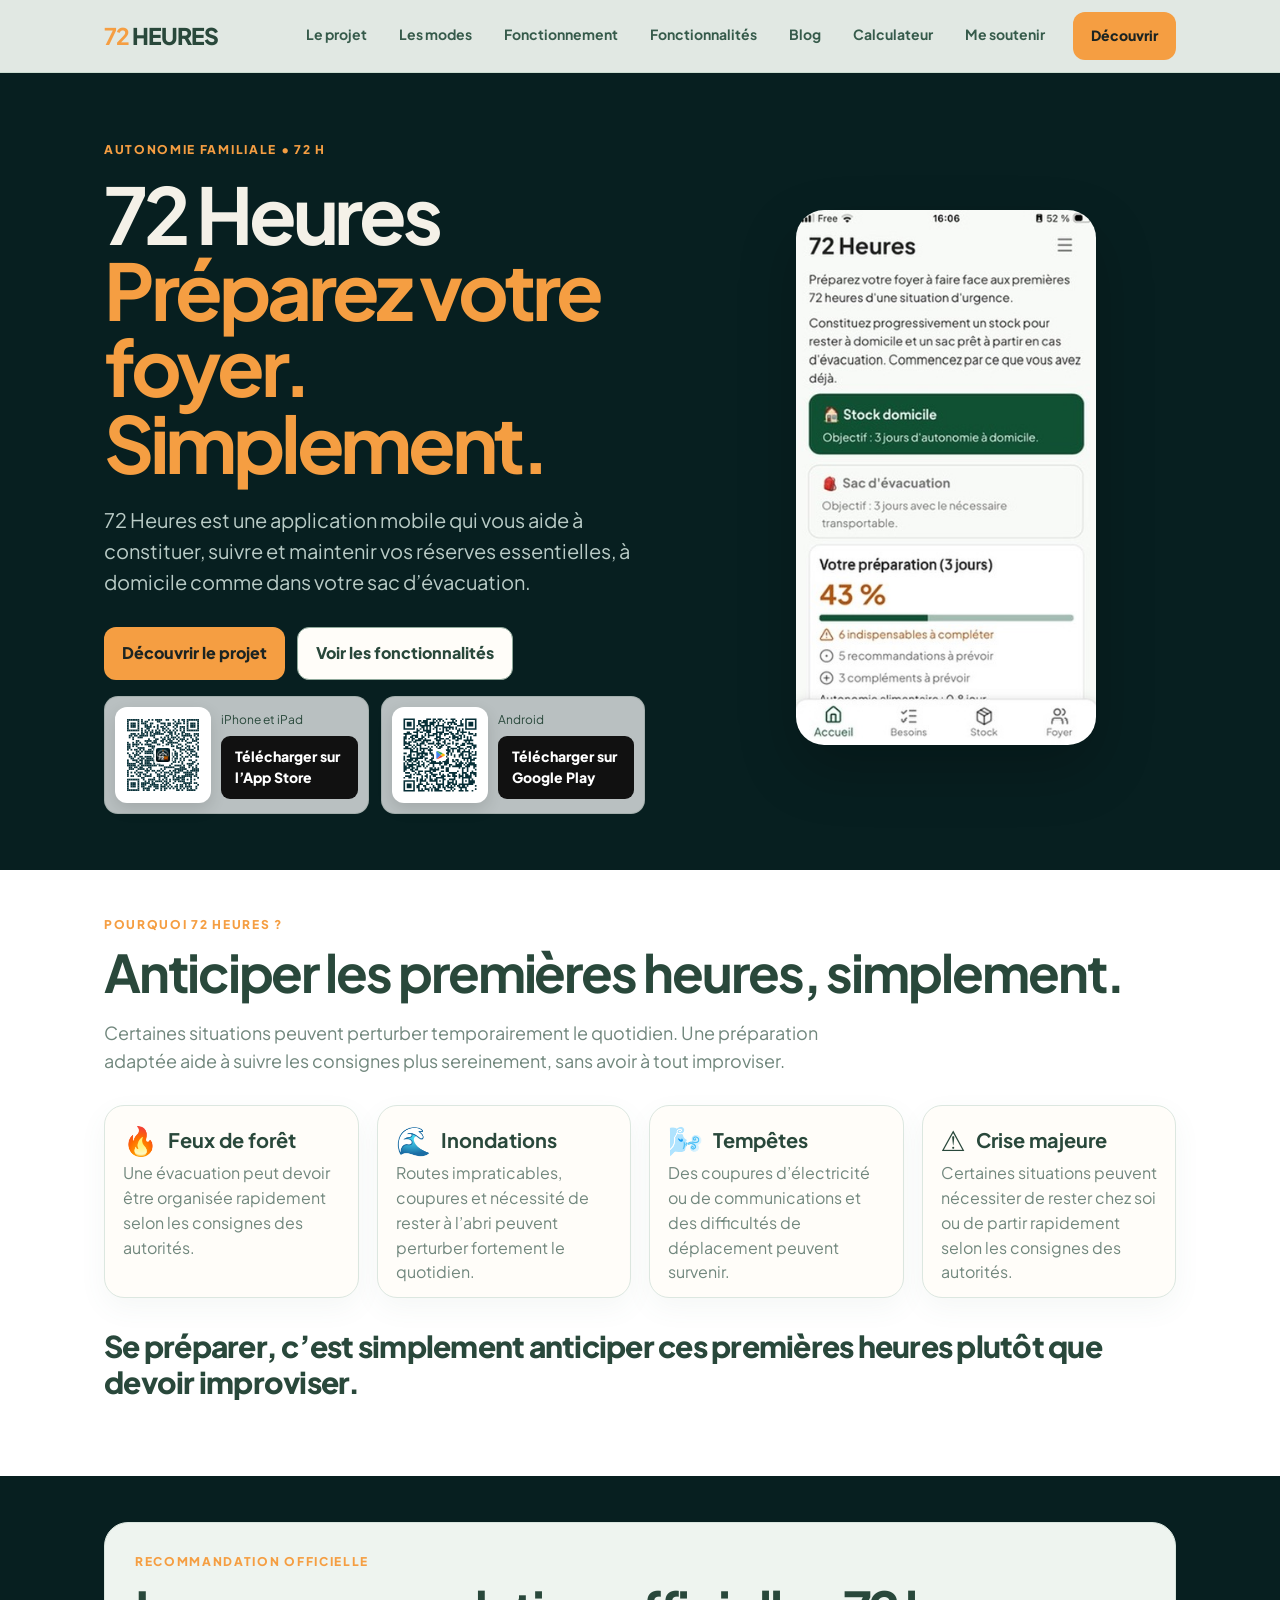
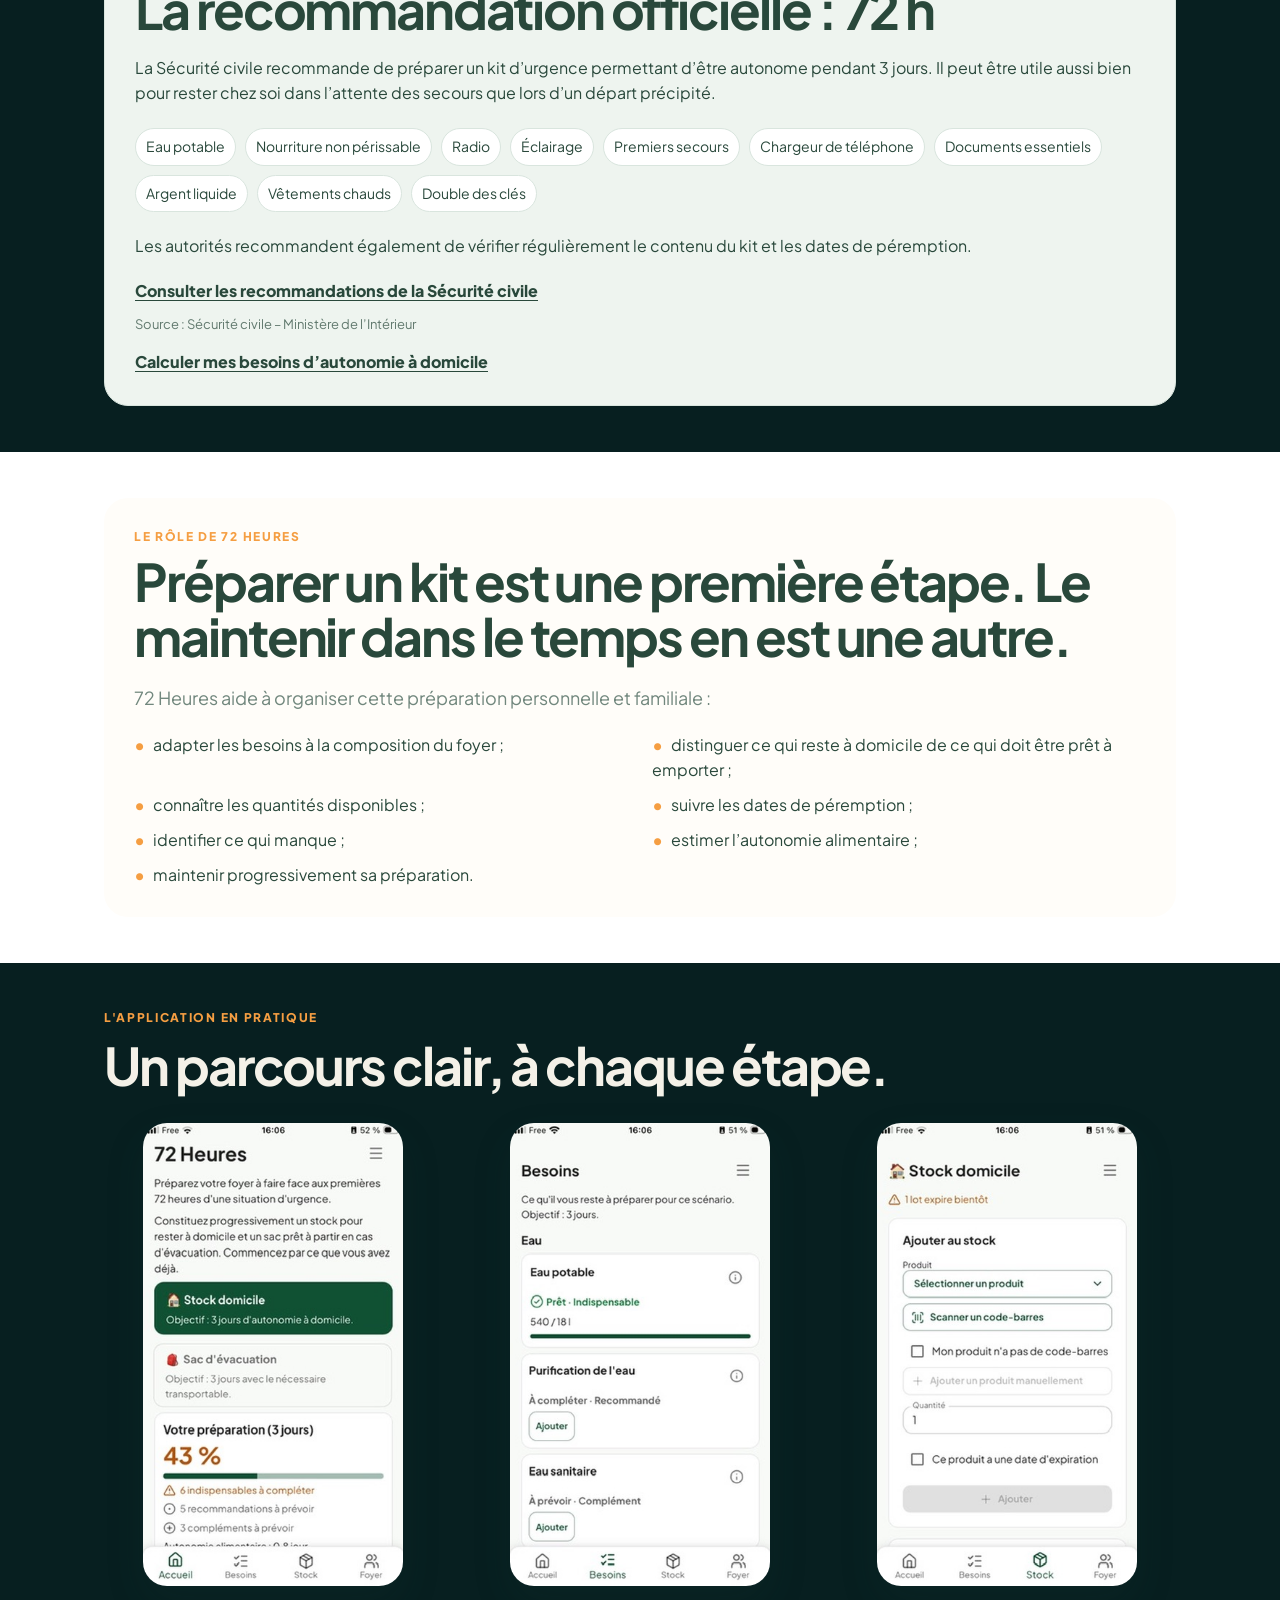
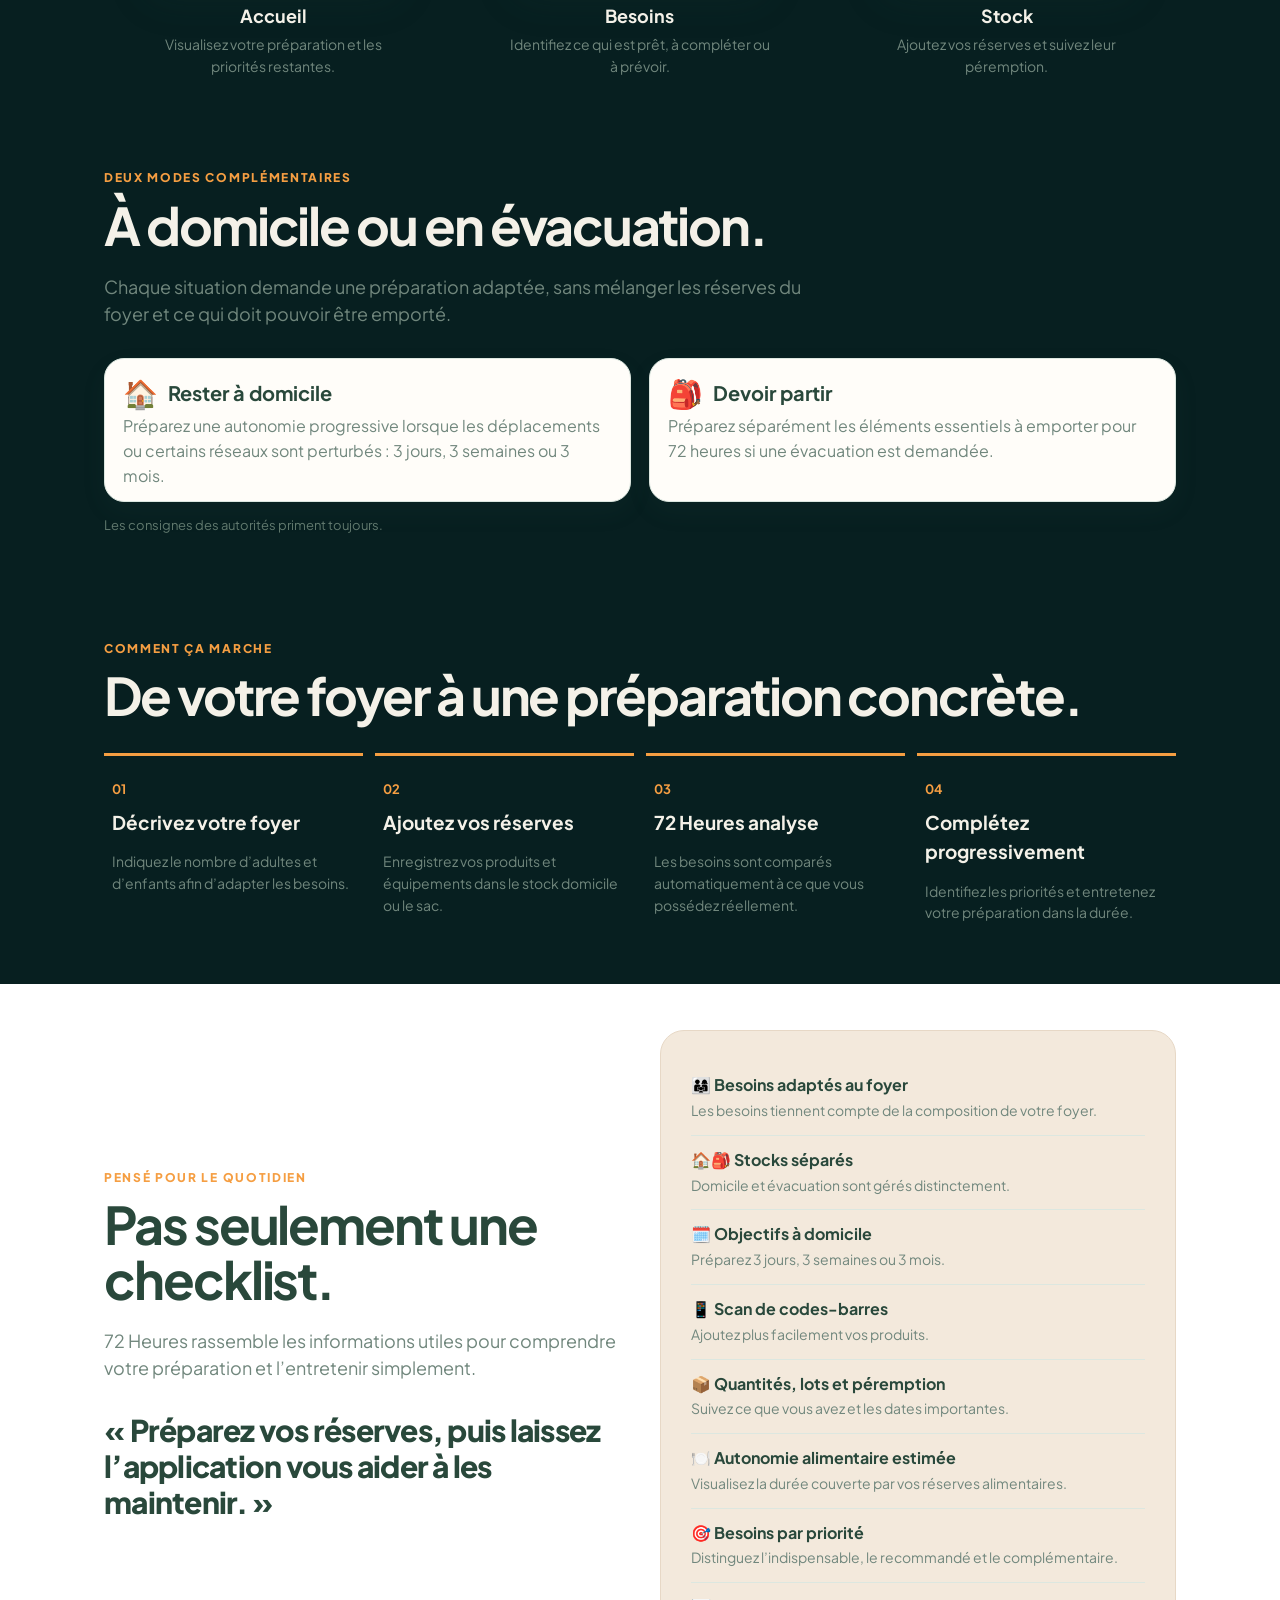
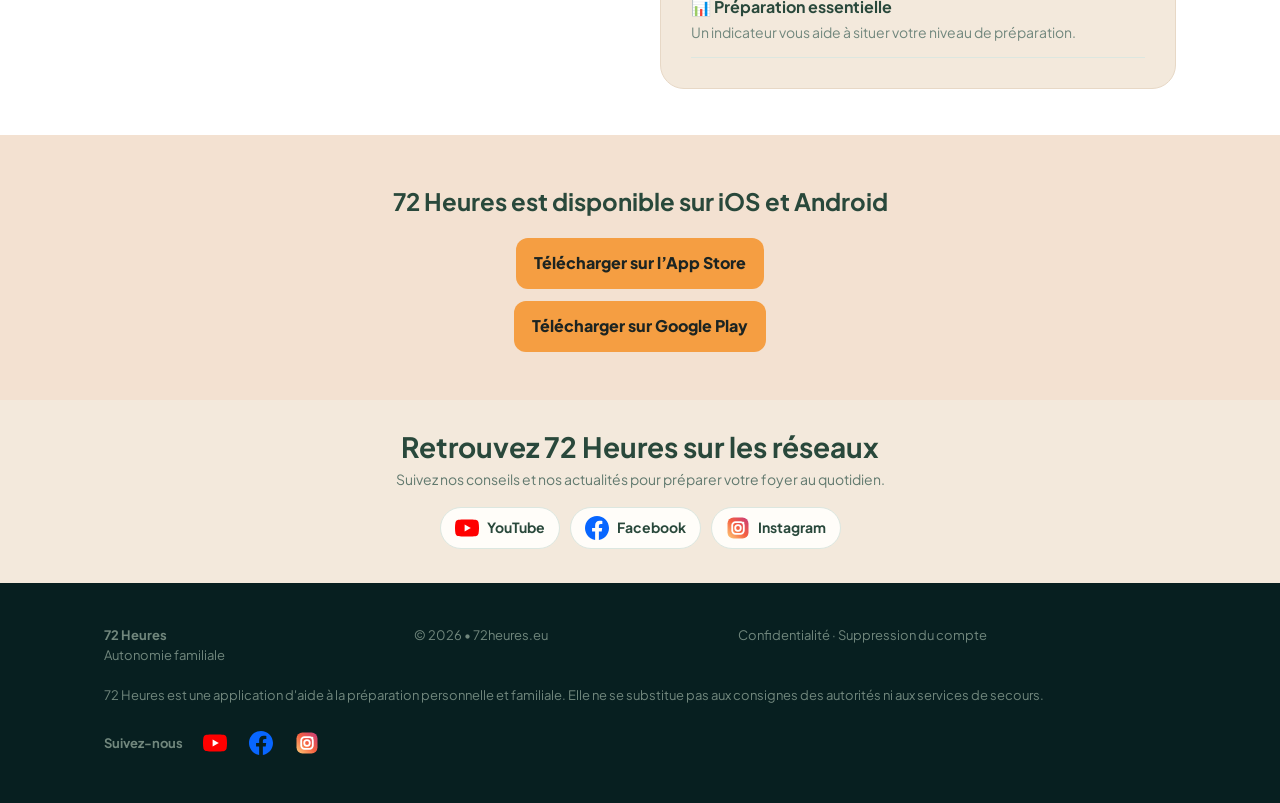
==== commit e23f96f8: "fix: regenerate scannable Google Play QR code" ====
--- a/index.html
+++ b/index.html
@@ -305,7 +305,7 @@
         }
 
         .download-caption {
-            color: var(--muted);
+            color: #29483B;
             font-size: 12px
         }
 
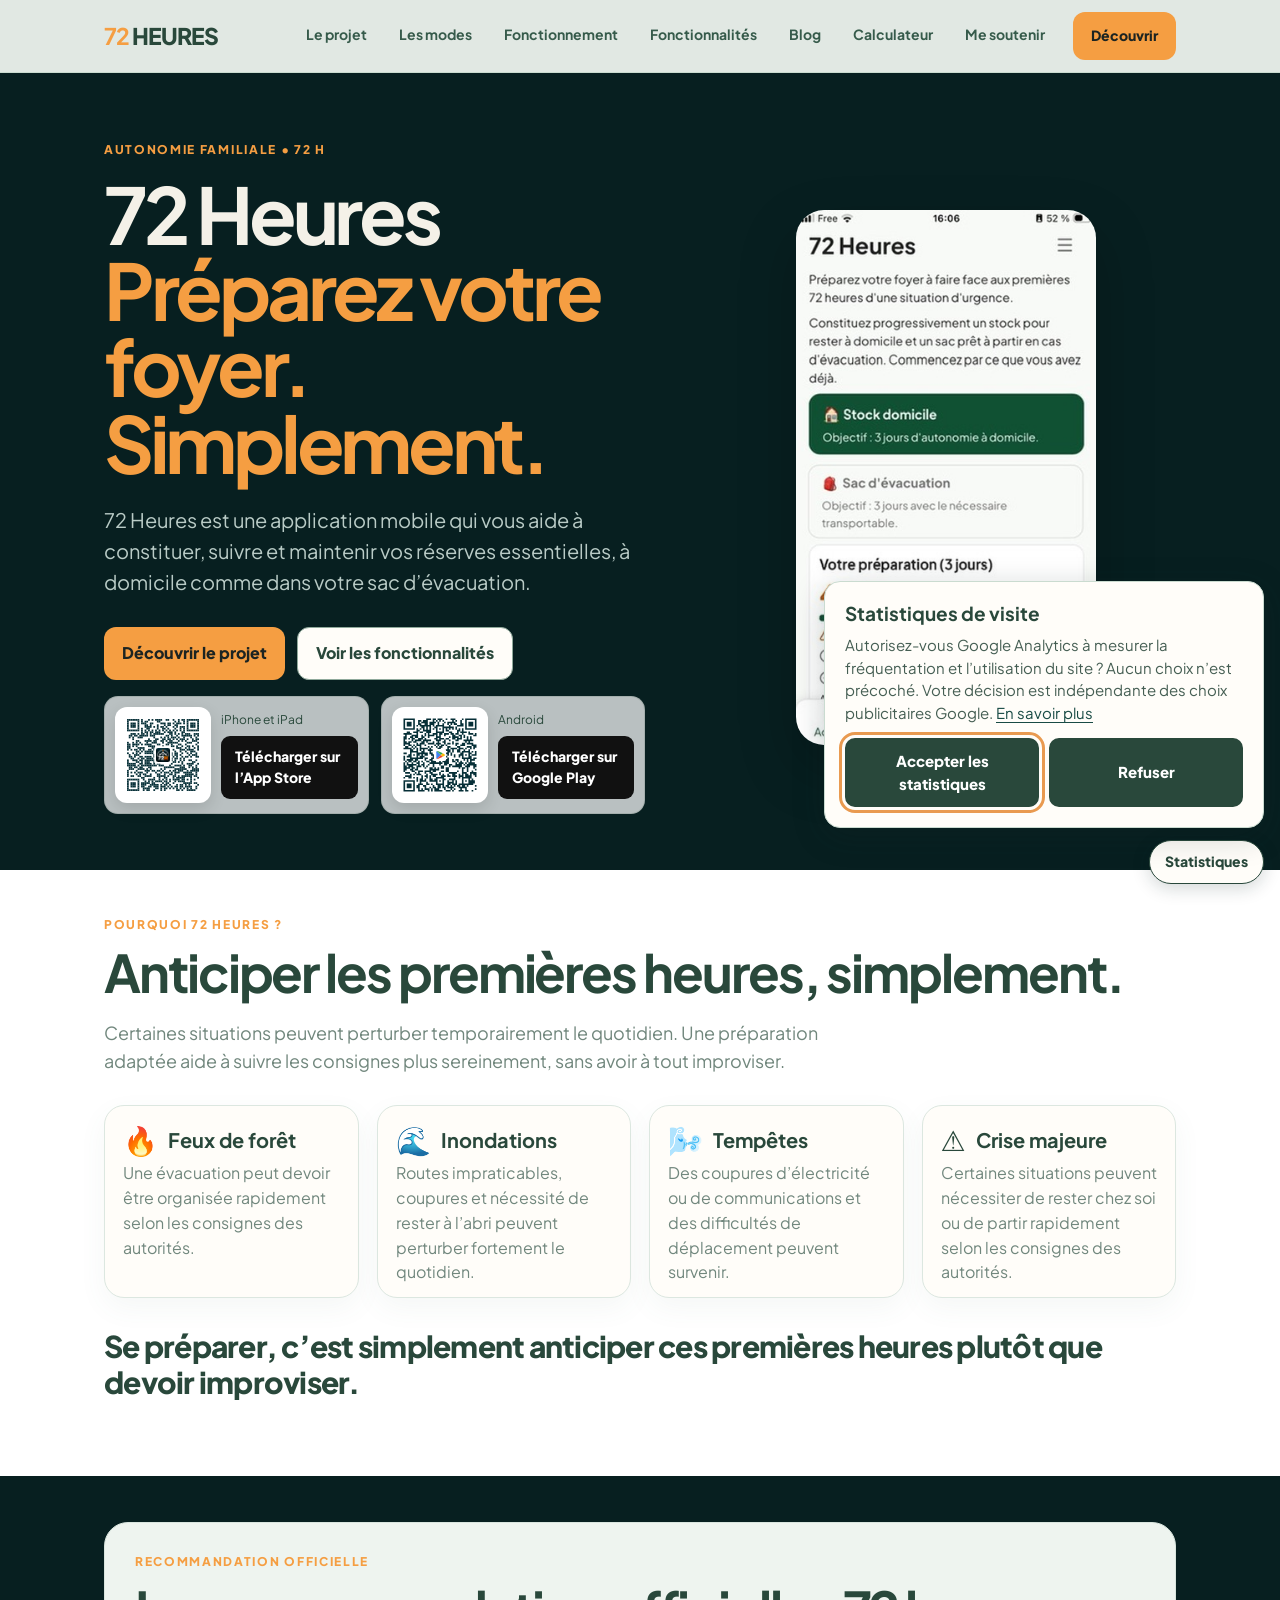
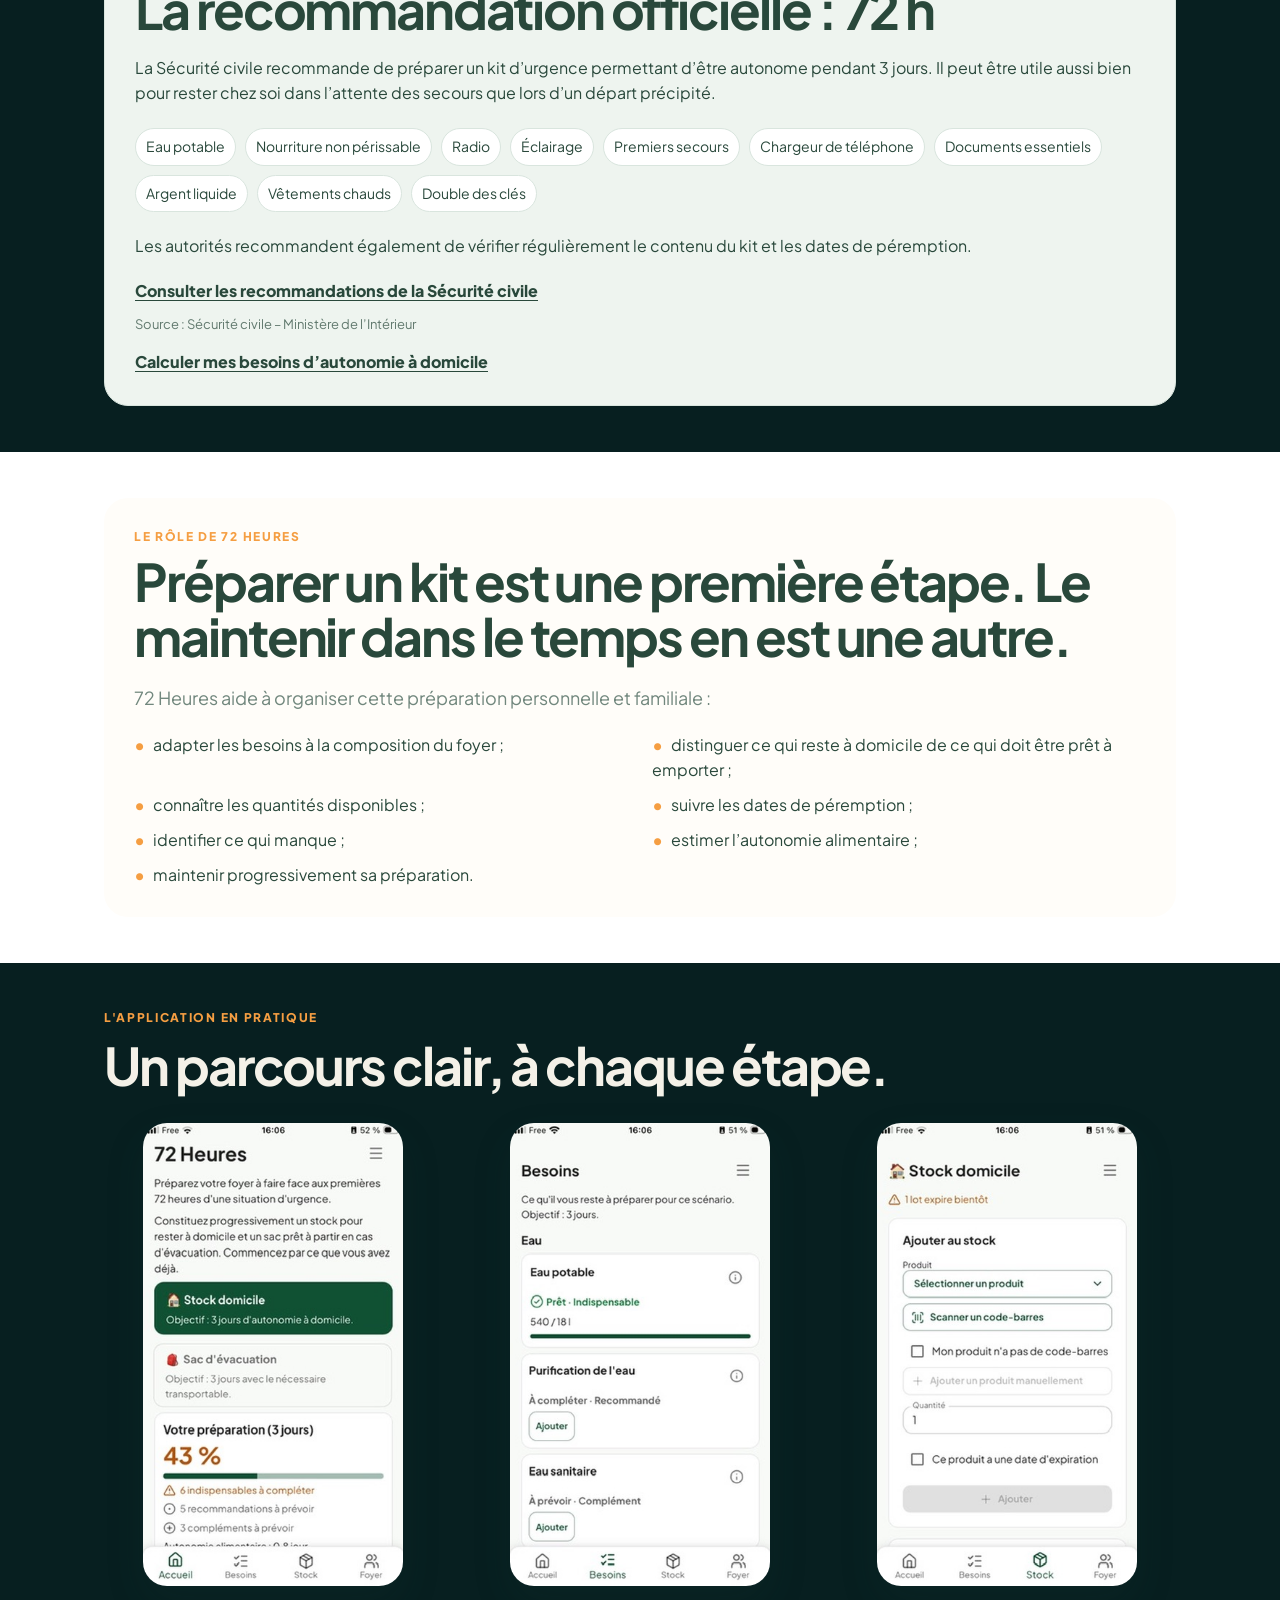
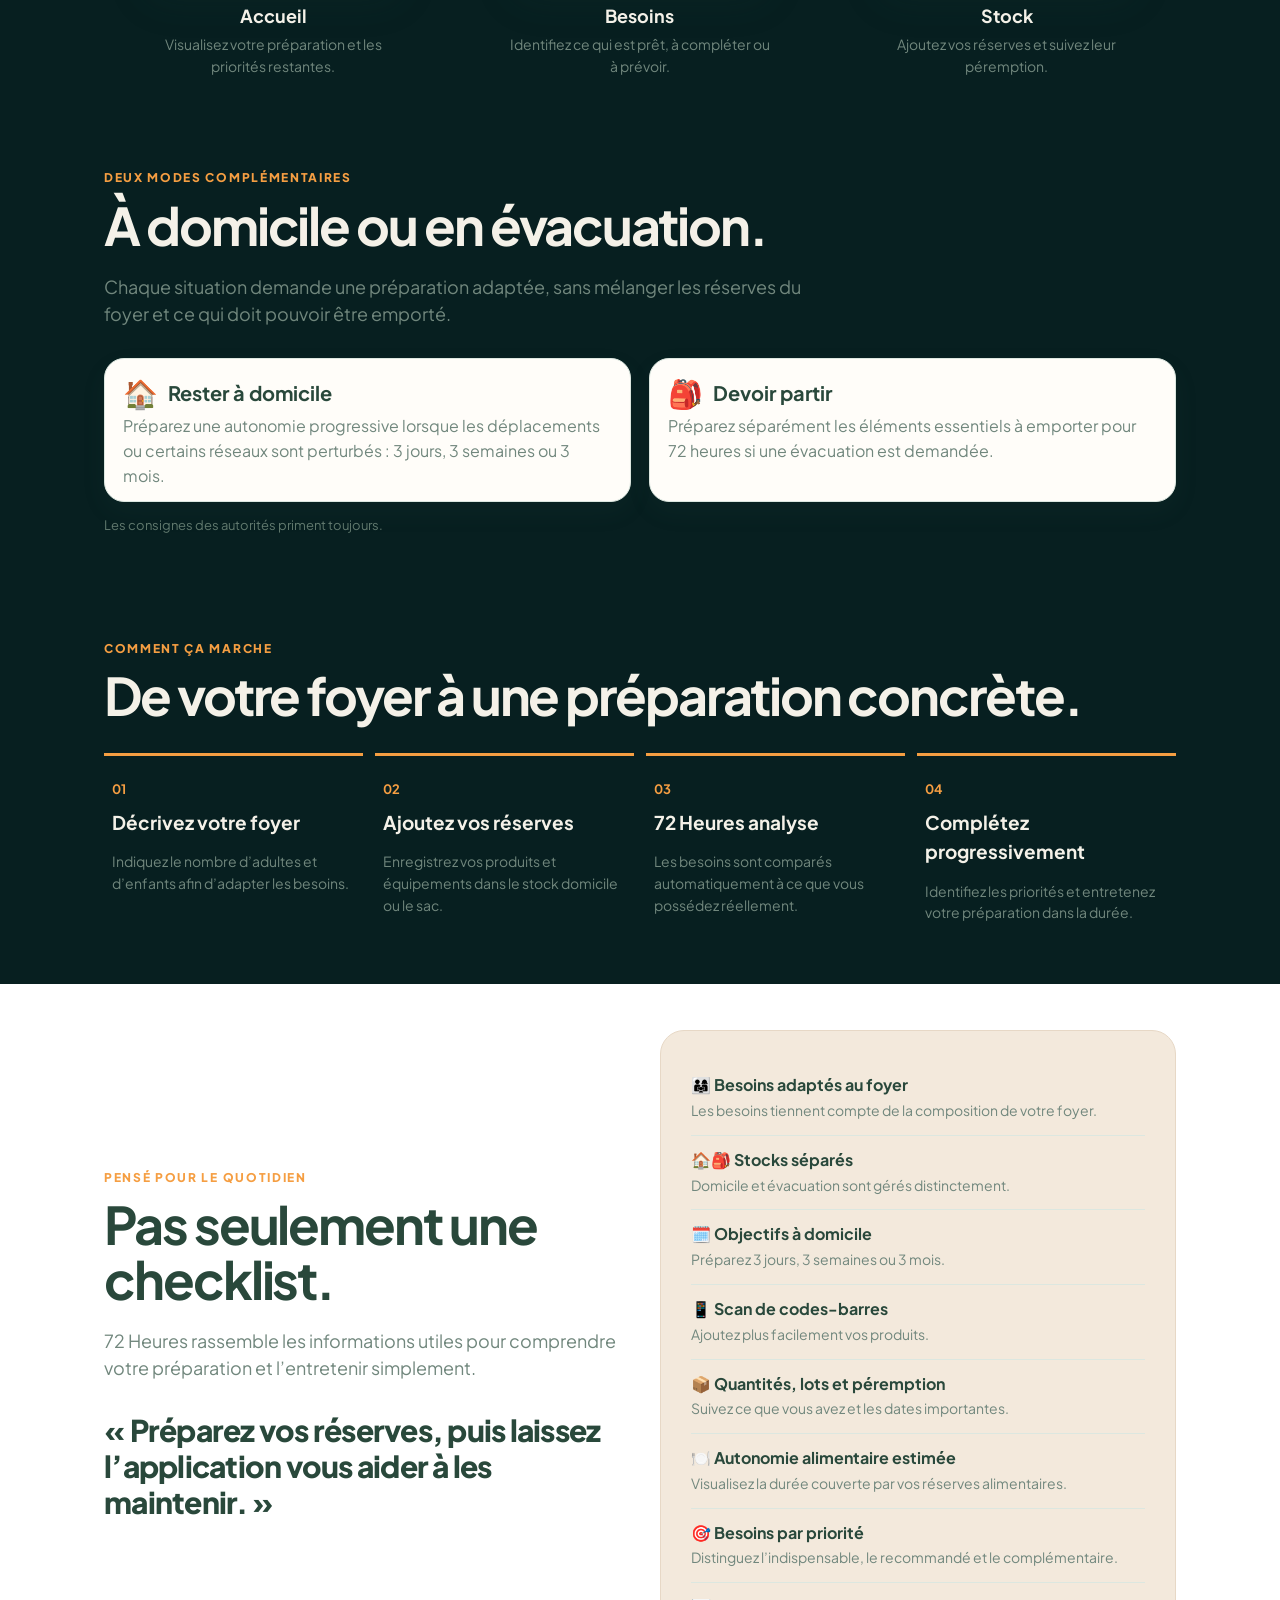
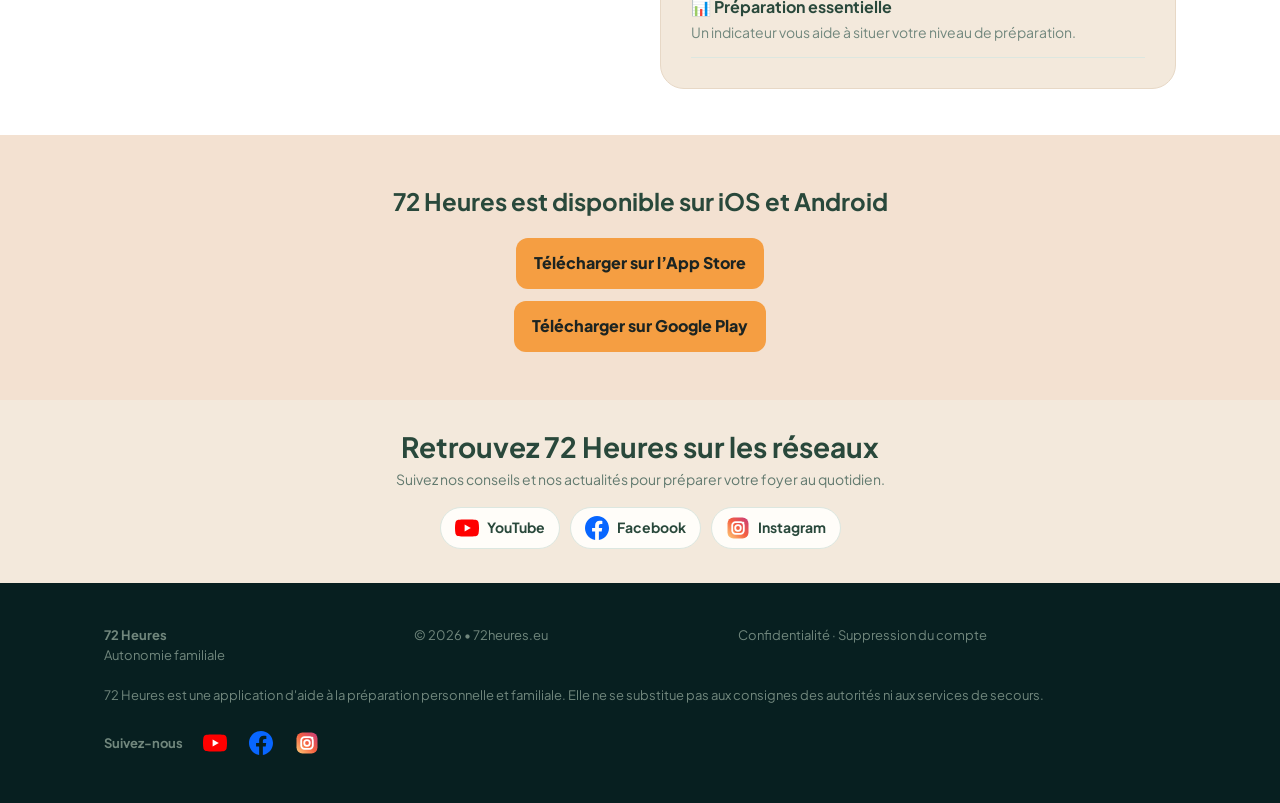
==== commit 28531183: "feat: integrate GA4 with analytics consent" ====
--- a/index.html
+++ b/index.html
@@ -746,6 +746,7 @@
             }
         }
     </style>
+  <link rel="stylesheet" href="/assets/analytics-consent.css">
 </head>
 
 <body>
@@ -1018,6 +1019,7 @@
             if (event.matches) setMenuOpen(false);
         });
     </script>
+  <script src="/assets/analytics-consent.js"></script>
 </body>
 
 </html>
--- a/assets/analytics-consent.css
+++ b/assets/analytics-consent.css
@@ -0,0 +1,58 @@
+.analytics-consent-launcher {
+  position: fixed;
+  z-index: 1000;
+  right: 16px;
+  bottom: 16px;
+  min-height: 44px;
+  padding: 10px 15px;
+  border: 1px solid #29483b;
+  border-radius: 999px;
+  background: #fffdf9;
+  color: #29483b;
+  box-shadow: 0 4px 18px #10252530;
+  font: inherit;
+  font-size: 14px;
+  font-weight: 800;
+  cursor: pointer;
+}
+.analytics-consent-panel {
+  position: fixed;
+  z-index: 1001;
+  right: 16px;
+  bottom: 72px;
+  width: min(440px, calc(100vw - 32px));
+  padding: 20px;
+  border: 1px solid #cadbd0;
+  border-radius: 16px;
+  background: #fffdf9;
+  color: #29483b;
+  box-shadow: 0 8px 32px #10252538;
+  font: 15px/1.5 "Plus Jakarta Sans", system-ui, -apple-system, "Segoe UI", sans-serif;
+}
+.analytics-consent-panel[hidden] { display: none; }
+.analytics-consent-panel h2 { margin: 0 0 8px; font-size: 19px; line-height: 1.25; }
+.analytics-consent-panel p { margin: 0 0 14px; color: #455e53; }
+.analytics-consent-panel a { color: #194b45; text-decoration: underline; text-underline-offset: 3px; }
+.analytics-consent-actions { display: grid; grid-template-columns: 1fr 1fr; gap: 10px; }
+.analytics-consent-actions button {
+  min-height: 46px;
+  padding: 10px 12px;
+  border: 2px solid #29483b;
+  border-radius: 10px;
+  background: #29483b;
+  color: white;
+  font: inherit;
+  font-weight: 800;
+  cursor: pointer;
+}
+.analytics-consent-actions button:hover { background: #103434; }
+.analytics-consent-actions button:focus-visible,
+.analytics-consent-launcher:focus-visible,
+.analytics-consent-panel a:focus-visible {
+  outline: 3px solid #e99a50;
+  outline-offset: 3px;
+}
+@media (max-width: 480px) {
+  .analytics-consent-launcher { right: 12px; bottom: 12px; }
+  .analytics-consent-panel { right: 12px; bottom: 68px; width: calc(100vw - 24px); padding: 17px; }
+}
